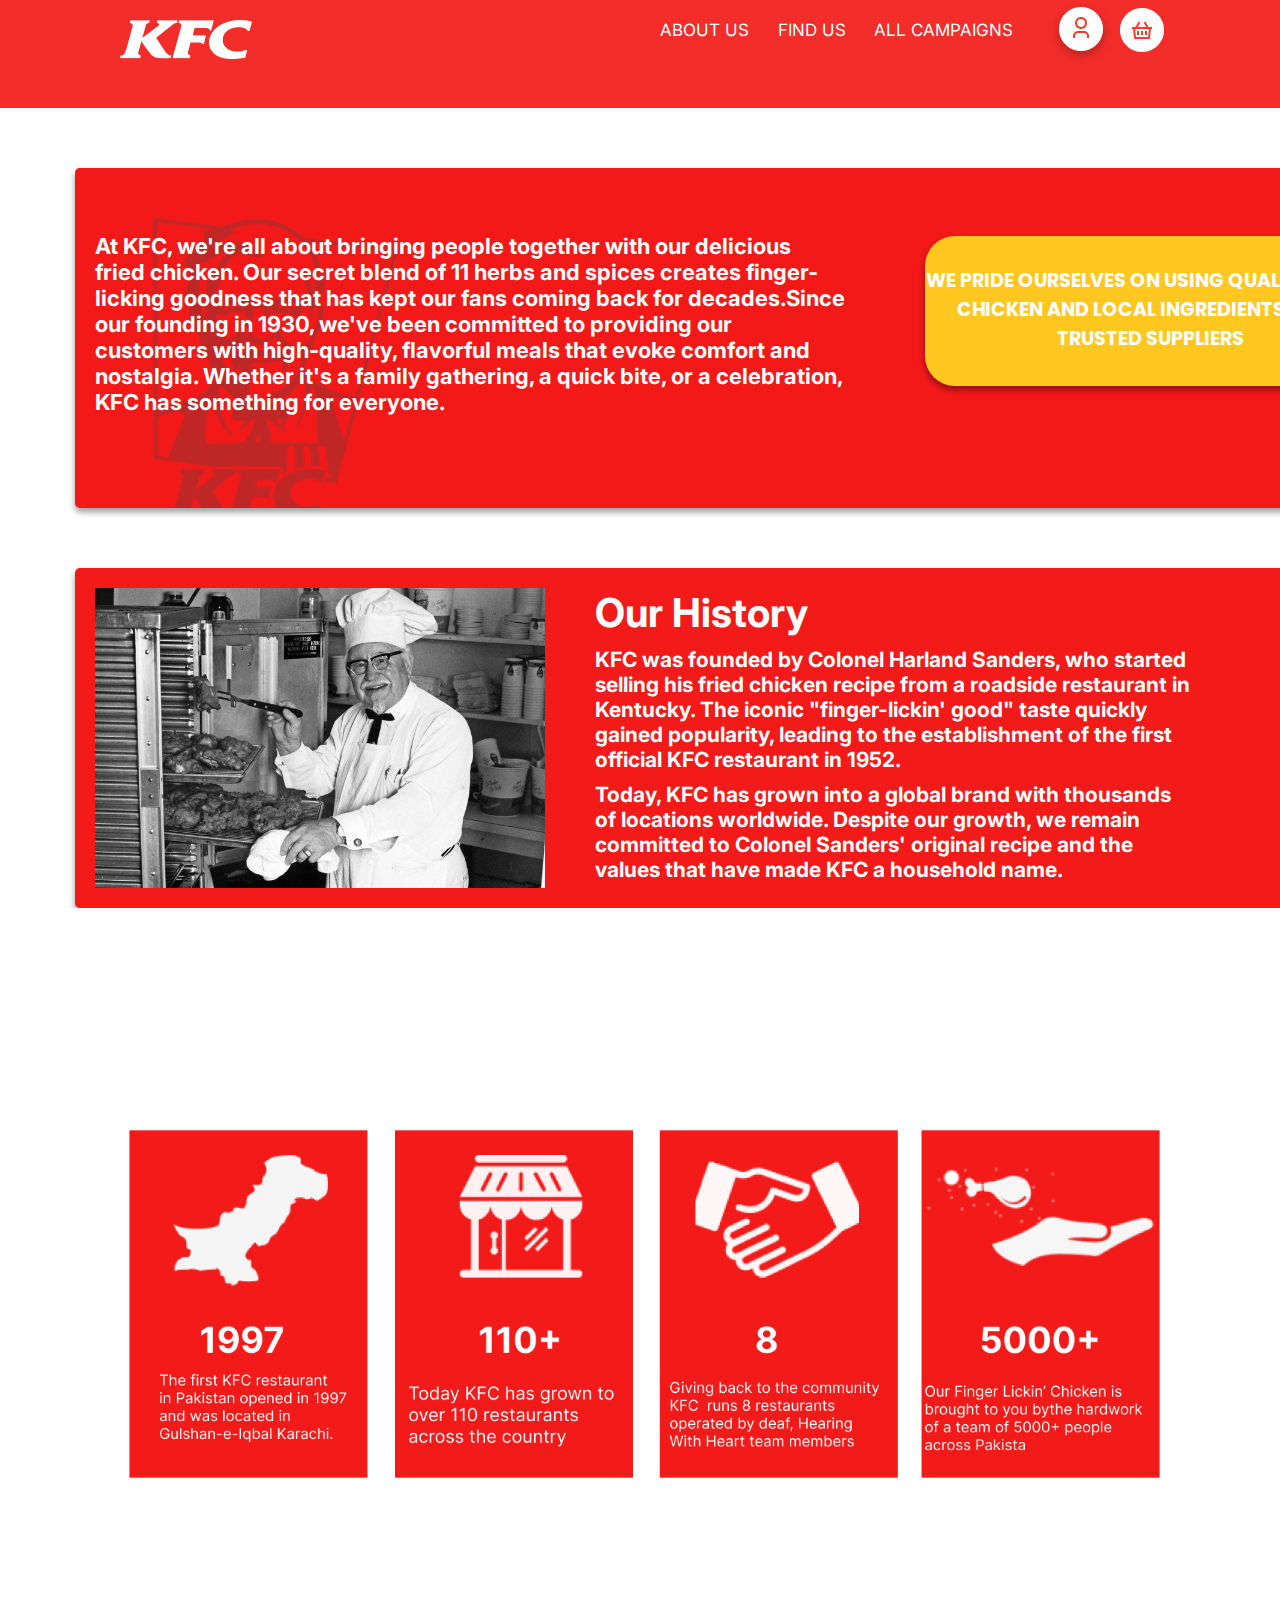
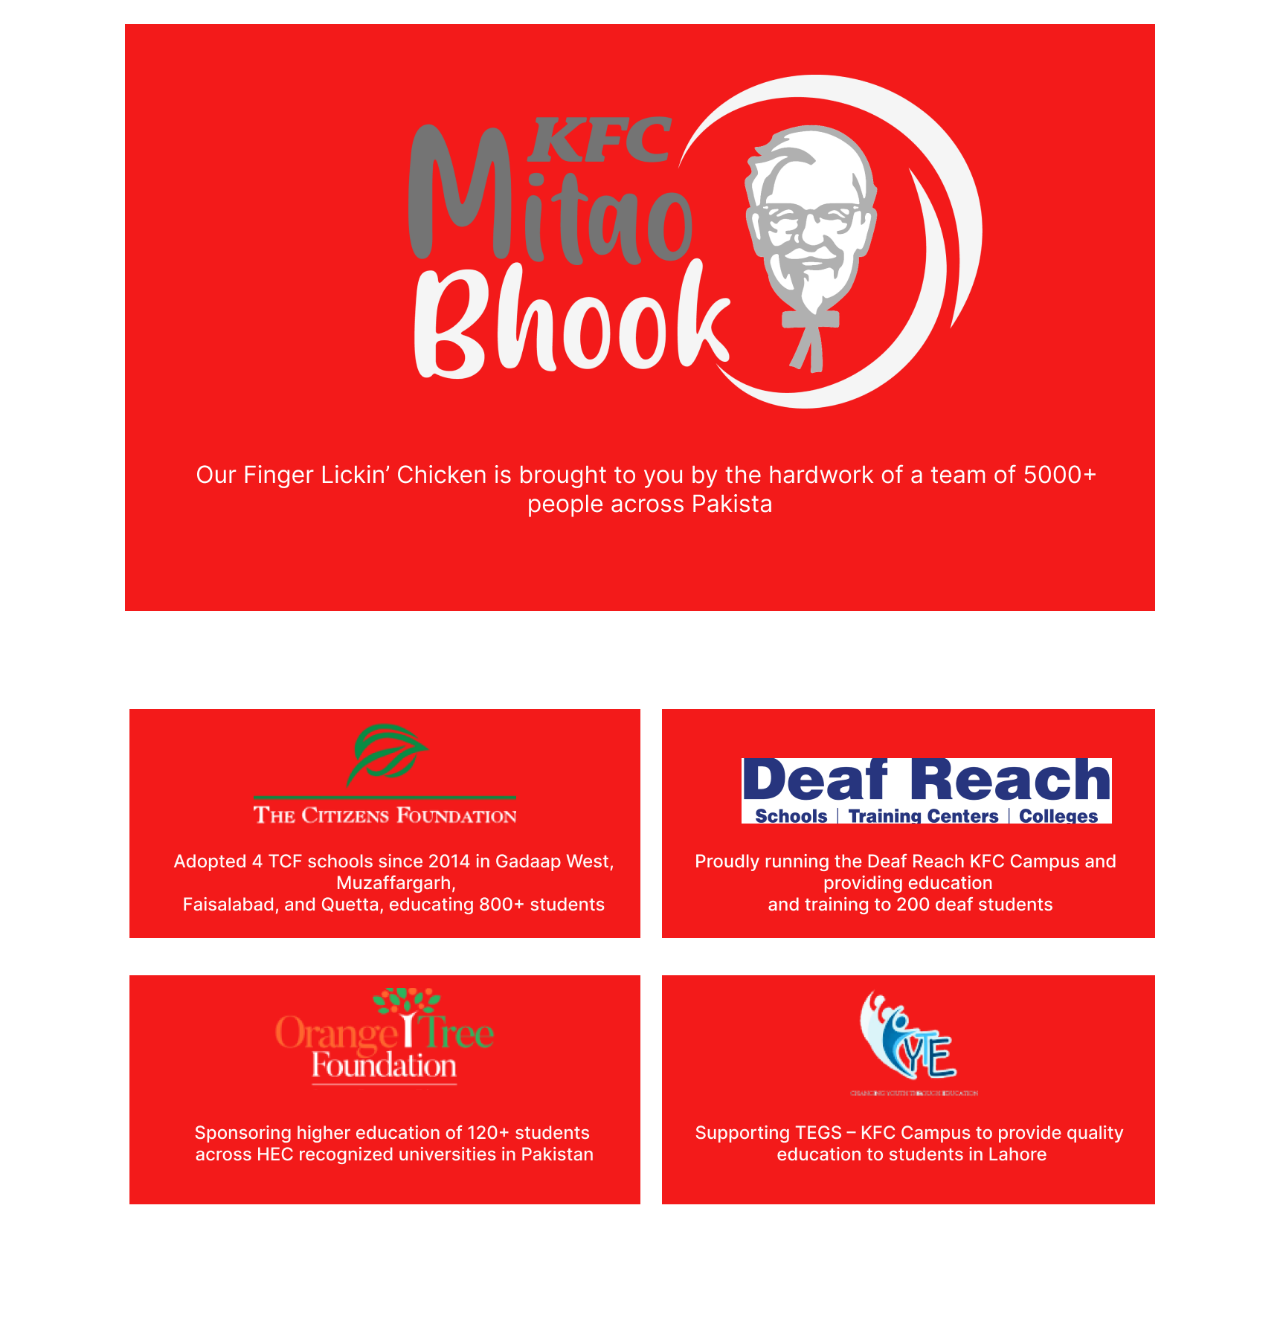
==== aboutus.html @ 252f9224 "progress" ====
<!DOCTYPE html>
<html lang="en">
  <head>
    <meta charset="UTF-8" />
    <meta name="viewport" content="width=device-width, initial-scale=1.0" />
    <link rel="stylesheet" href="jahangir.css" />
    <title>About Us - KFC</title>
  </head>
  <body>
    
        <div class="navbar">
            <div class="kfc">
                <img src="/Assets/Vector.png" alt="KFC">
            </div>
            <div class="left-items">
              <a href=""><p>ABOUT US</p></a>
              <a href=""><p>FIND US</p></a>
              <a href=""><p>ALL CAMPAIGNS</p></a>
            </div>
            <div class="right-items">
              <div><a href=""><img src="/Assets/akun.png" alt="Profile"></a></div>
              <div class="nav1"><a href=""><img src="/Assets/Group 2.png" alt="Cart"></a></div>
            </div>
          </div>
        </div>
      <div class="about-section">
        <p>
          At KFC, we're all about bringing people together with our delicious
          fried chicken. Our secret blend of 11 herbs and spices creates
          finger-licking goodness that has kept our fans coming back for
          decades.Since our founding in 1930, we've been committed to providing
          our customers with high-quality, flavorful meals that evoke comfort
          and nostalgia. Whether it's a family gathering, a quick bite, or a
          celebration, KFC has something for everyone.
        </p>

        <div class="red">
          <p>
            WE PRIDE OURSELVES ON USING QUALITY HALAL CHICKEN AND LOCAL
            INGREDIENTS FROM TRUSTED SUPPLIERS
          </p>
        </div>
      </div>
      <div class="history-section">
        <img src="Assets/colonel.jpg" alt="" />
        <div class="head">
          <h1>Our History</h1>
        
        <p>
          KFC was founded by Colonel Harland Sanders, who started selling his
          fried chicken recipe from a roadside restaurant in Kentucky. The
          iconic "finger-lickin' good" taste quickly gained popularity, leading
          to the establishment of the first official KFC restaurant in 1952.
        </p>
        <p>
          Today, KFC has grown into a global brand with thousands of locations
          worldwide. Despite our growth, we remain committed to Colonel Sanders'
          original recipe and the values that have made KFC a household name.
        </p></div>
      </div>
    </div>
    <div class="strip">
      <img class="strip" src="Assets/Group_270.png" alt="">
    </div>
    
  </body>
</html>
---- jahangir.css ----
@import url('https://fonts.googleapis.com/css2?family=Inter:wght@300&family=Poppins:wght@200&display=swap');

html, body {
    margin: 0;
    padding: 0;
}
*{
    padding: 0%;
    margin: 0%;
}
body {
    background-color: white;
    font-family: inter;
    color: #333;
}

main {
    padding: 20px;
}

.about-section {
    margin-left: 75px;
    width: 1300px;
    box-shadow: 0px 4px 6px rgba(0, 0, 0, 0.4);
    border-radius: 40px;
    background-image: url(Assets/kfclogo.png);
    background-size: 30%, cover;
    background-blend-mode:overlay;
    background-repeat: no-repeat; 
    background-color: rgba(240, 14, 14, 0.692);
    margin-top: 60px;
    display: flex;
    padding: 20px;
    border-radius: 5px;
    height: 300px;
    position: relative;
}

.about-section::before {
    content: '';
    background-color: rgba(245, 0, 0, 0.8);
    position: absolute;
    top: 0;
    left: 0;
    width: 100%;
    height: 100%;
    border-radius: 5px;
    z-index: -1; 
}

.about-section p {
    font-weight: bolder;
    margin-top: 45px;
    width: 750px;
    font-size: 22px;
    color: white;
}

.red {
    box-shadow: 0px 4px 6px rgba(0, 0, 0, 0.4);
    margin-top: 48px;
    margin-left: 80px;
    width: 450px;
    height: 150px;
    background-color:#FFC71F;
    float: right;
    border-radius: 30px;
}

.red p {
    font-weight: bolder;
    margin-top: 30px;
    font-size: 19px;
    font-family: poppins;
    width: 450px;
    color: white;
    text-align: center;
}
.history-section {
    margin-left: 75px;
    width: 1300px;
    box-shadow: 0px 4px 6px rgba(0, 0, 0, 0.4);
    display: flex;
    margin-top: 60px;
    padding: 20px;
    border-radius: 5px;
    height: 300px;
    
    background-color: #f31a1a;
}
.head{
    color: #f31a1a;
    flex-direction: column;
    height: 100px;
    display: flex;
    text-align: center;
    width: 600px;
}
.head h1 {
    color: white;
    margin-left: -288px; 
    font-size: 40px; 
    margin-top: 0; 
}
.head p {
    width:600px;
    text-align: left;
    margin-left: 50px;
    font-size: 21px;
    margin-top: 10px;
    font-weight: bolder;
    color: white;
}

.strip img{
    width: 100%;
    height: 100%;
}


/* NavBar */
.navbar{
    background-color: #F22D2A;
    display: flex;
    height: 12vh;
}
.navbar a{
    text-decoration: none;
    color: white;
}
.kfc{
    /* border: 1px solid black; */
    margin-left: 120px;
    margin-top: 20px;
    width: 40%;
}
.left-items{
    display: flex;
    /* border: 1px solid black; */
    margin-top: 20px;
    width: 32%;
    font-size: 17px;
    justify-content: space-evenly;
}
.right-items{
    display: flex;
    /* border: 1px solid black; */
    
    width: 10%;
    justify-content: space-evenly;
}
.nav1{
    margin-top: 8px;
}
/* End of Navbar */
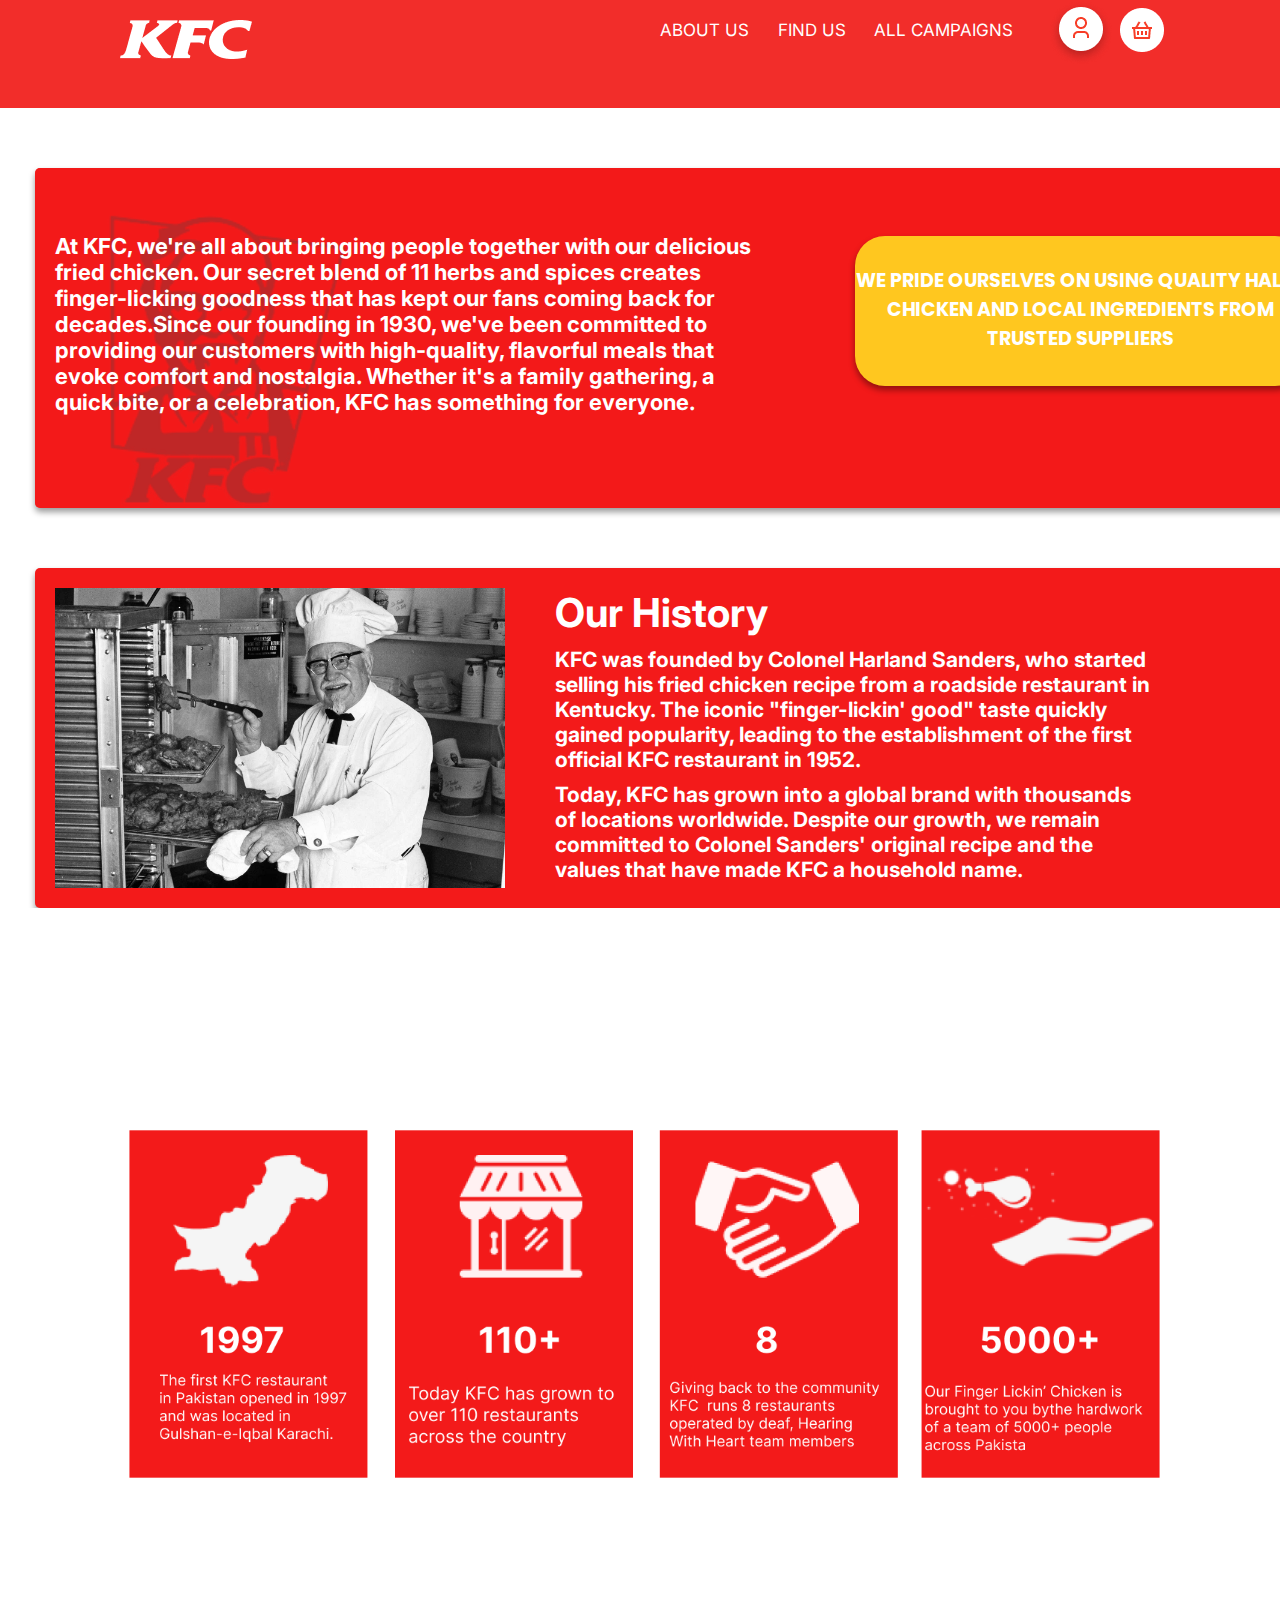
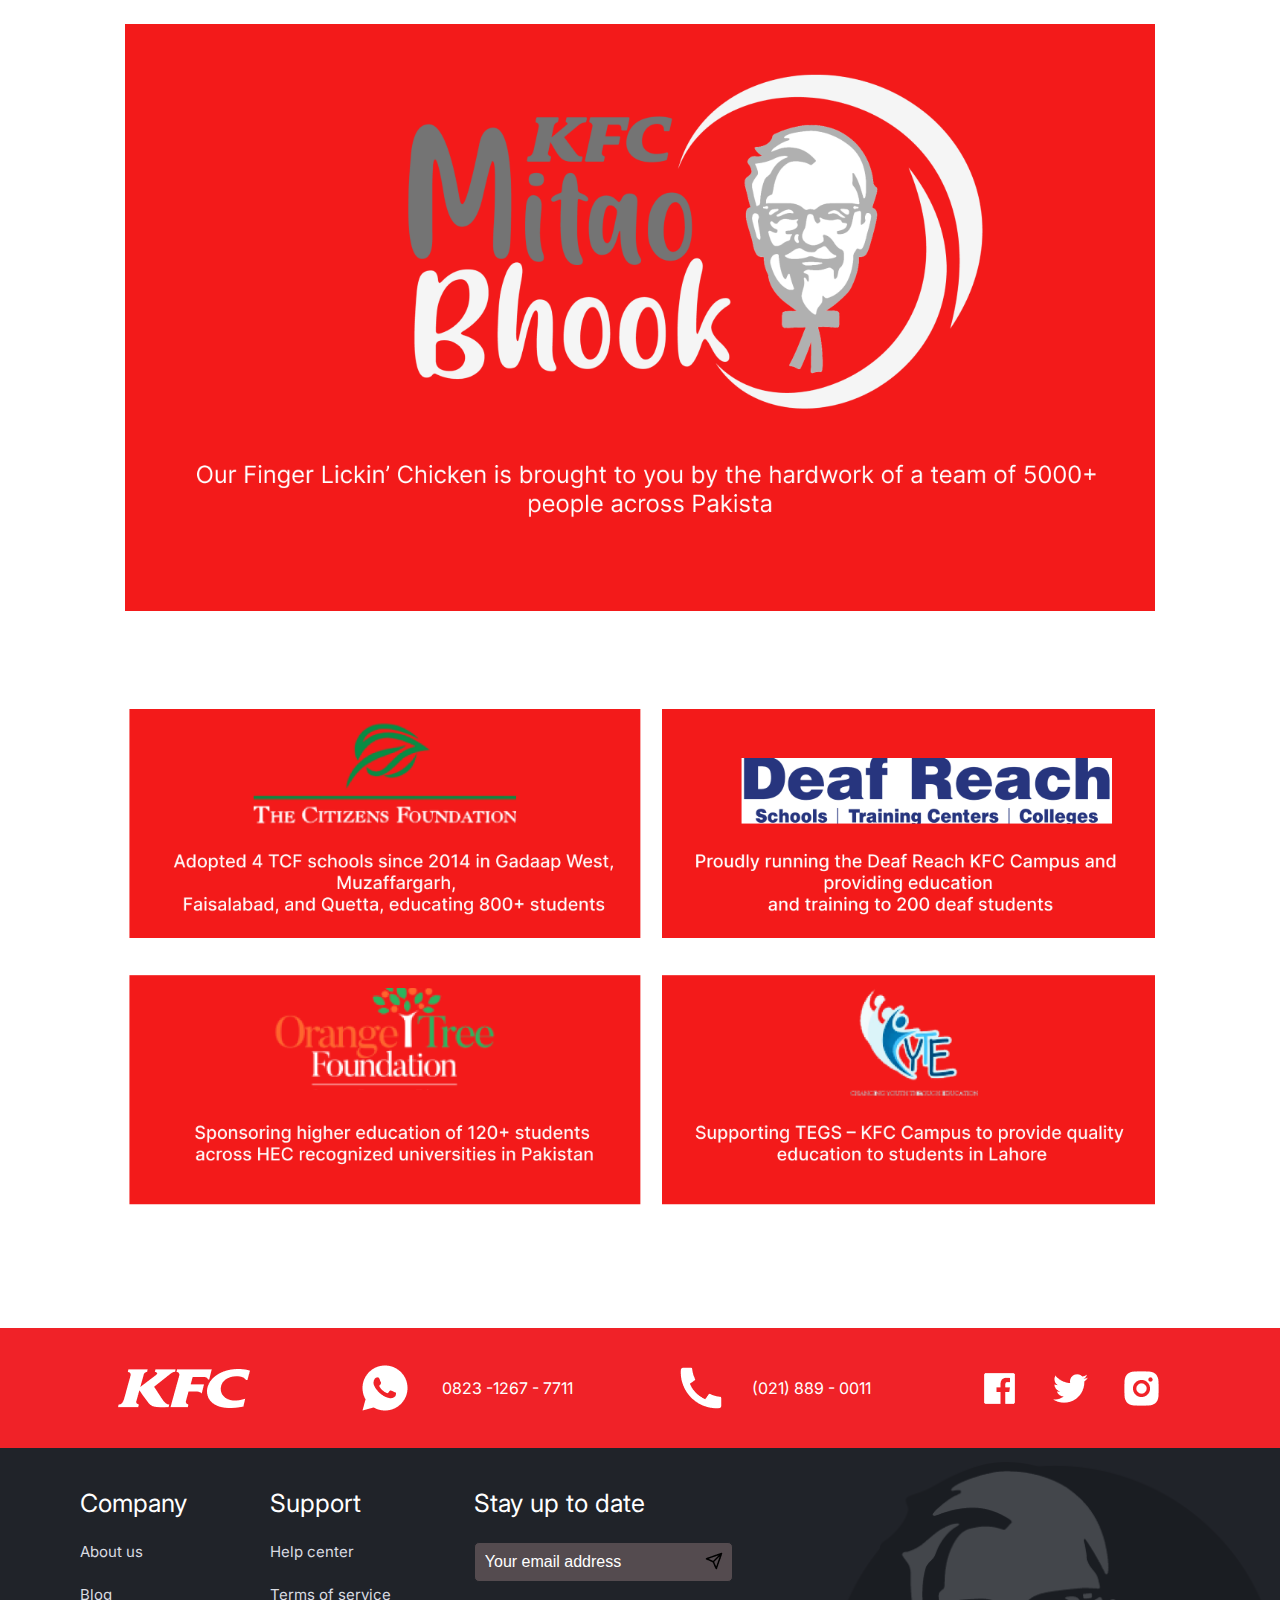
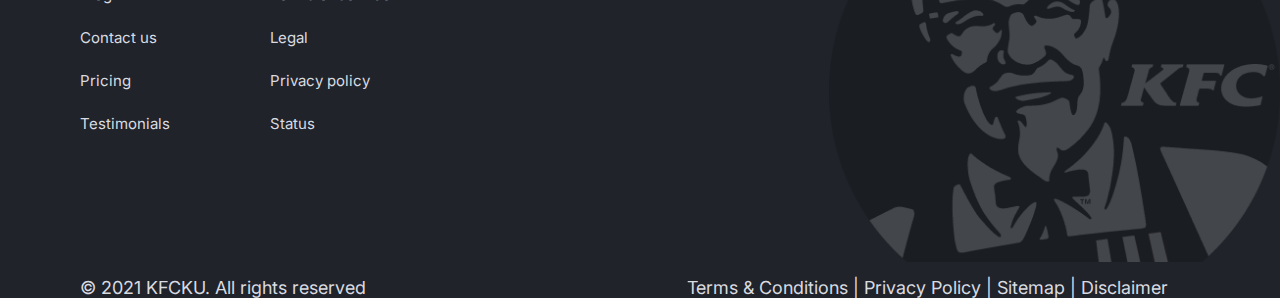
==== commit 3da62ecf: "final" ====
--- a/aboutus.html
+++ b/aboutus.html
@@ -62,6 +62,71 @@
     <div class="strip">
       <img class="strip" src="Assets/Group_270.png" alt="">
     </div>
-    
+    <div class="footernav">
+      <div class="fobj">
+        <div class="fn">
+          <img src="/Assets/Vector.png" alt="kfc" />
+        </div>
+        <div class="fn">
+          <img src="/Assets/Frame.png" alt="whatsapp" />
+          <p>0823 -1267 - 7711</p>
+        </div>
+        <div class="fn">
+          <img src="/Assets/Vector (1).png" alt="phone" />
+          <p>(021) 889 - 0011</p>
+        </div>
+        <div class="fn">
+          <img src="/Assets/Frame (1).png" alt="facebook" />
+          <img src="/Assets/Frame (2).png" alt="twitter" />
+          <img src="/Assets/Frame (3).png" alt="instagram" />
+        </div>
+      </div>
+    </div>
+    <div class="footer">
+      <div class="footermain">
+        <div class="fcont">
+          <div class="pfont">
+            <p>Company</p>
+          </div>
+          <p>About us</p>
+          <p>Blog</p>
+          <p>Contact us</p>
+          <p>Pricing</p>
+          <p>Testimonials</p>
+        </div>
+        <div class="fcont">
+          <div class="pfont">
+            <p>Support</p>
+          </div>
+          <p>Help center</p>
+          <p>Terms of service</p>
+          <p>Legal</p>
+          <p>Privacy policy</p>
+          <p>Status</p>
+        </div>
+        <div class="fcont">
+          <div class="pfont">
+            <p>Stay up to date</p>
+          </div>
+          <form action="">
+            <div class="footer-container">
+              <input
+                type="email"
+                class="footer-input"
+                placeholder="Your email address"
+              />
+              <img src="/Assets/button.png" alt="Submit" class="submit-image" />
+            </div>
+          </form>
+        </div>
+      </div>
+      <div class="fkfc">
+        <img src="/Assets/image 32.png" alt="KFC" />
+      </div>
+      <div class="footerend">
+        <p>© 2021 KFCKU. All rights reserved</p>
+        <p>Terms & Conditions | Privacy Policy | Sitemap | Disclaimer</p>
+      </div>
+    </div>
   </body>
 </html>
--- a/jahangir.css
+++ b/jahangir.css
@@ -19,8 +19,8 @@
 }
 
 .about-section {
-    margin-left: 75px;
-    width: 1300px;
+    margin-left: 35px;
+    width: 1250px;
     box-shadow: 0px 4px 6px rgba(0, 0, 0, 0.4);
     border-radius: 40px;
     background-image: url(Assets/kfclogo.png);
@@ -77,8 +77,8 @@
     text-align: center;
 }
 .history-section {
-    margin-left: 75px;
-    width: 1300px;
+    margin-left: 35px;
+    width: 1250px;
     box-shadow: 0px 4px 6px rgba(0, 0, 0, 0.4);
     display: flex;
     margin-top: 60px;
@@ -154,3 +154,107 @@
 }
 /* End of Navbar */
 
+
+/* footernav */
+.footernav{
+    height: 120px;
+    background-color: #f02228;
+}
+.fobj{
+    display: flex;
+    /* border: 1px solid black; */
+    align-items: center;
+    justify-content: space-around;
+    width: 90%;
+    margin: auto;
+
+    height: 120px;
+    color: white;
+}
+.fn{
+    display: flex;
+    align-items: center;
+    gap: 30px;
+}
+
+/* End of footernav */
+
+
+
+
+
+
+/* Footer */
+.footer{
+    background-color: #202329;
+    height: 450px;
+}
+.footermain{
+    position: absolute;
+    display: flex;
+    margin-top: 40px;
+    /* border: 1px solid white; */
+    width: 51%;
+    justify-content: space-between;
+    margin-left: 80px;
+}
+.footermain p{
+    font-size: 15px;
+    color: #D9DBE1;
+}
+.pfont p{
+    font-size: 25px;
+    color: white;
+}
+.footer-container{
+    position: relative;
+}
+.footer-input{
+    padding: 10px;
+    font-size: 16px;
+    background-color: #544b4f;
+    border: 1px solid #202329;
+    border-radius: 5px;
+    padding-right: 40px;
+}
+.submit-image{
+    position: absolute;
+    top: 25%;
+    right: 10px;
+    cursor: pointer;
+}
+.footer-input::placeholder {
+    color: white;
+}
+.fkfc{
+    display: flex;
+    justify-content: end;
+}
+.fkfc img{
+    margin-top: 14px;
+    height: 400px;
+    position: absolute;
+}
+.footerend{
+    display: flex;
+    justify-content: space-between;
+    align-items: end;
+    /* border: 1px solid black; */
+    width: 85%;
+    margin-left: 80px;
+    height: 450px;
+}
+.footerend p{
+    color: #D9DBE1;
+    font-size: 18px;
+}
+.pfont{
+    gap: 24px;
+}
+.fcont{
+    display: flex;
+    flex-direction: column;
+    gap: 24px;
+}
+/* End of Footer */
+
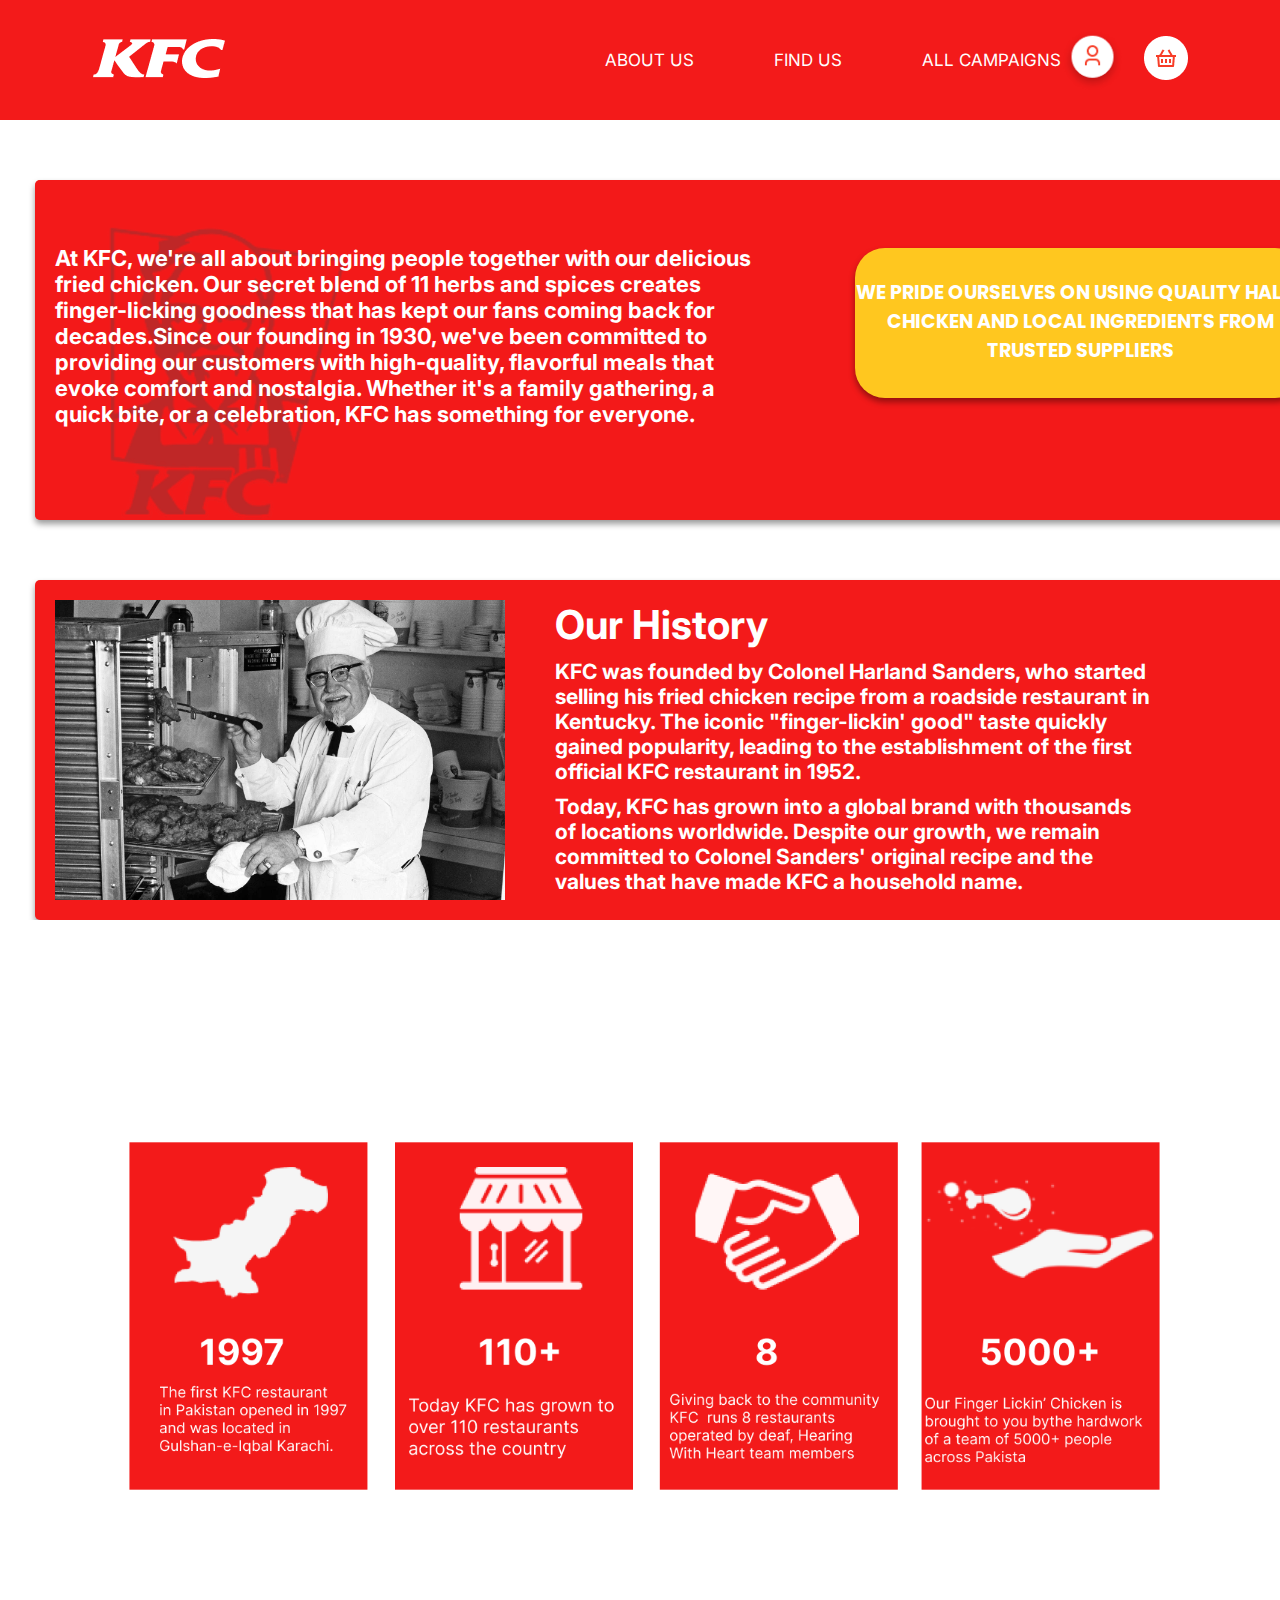
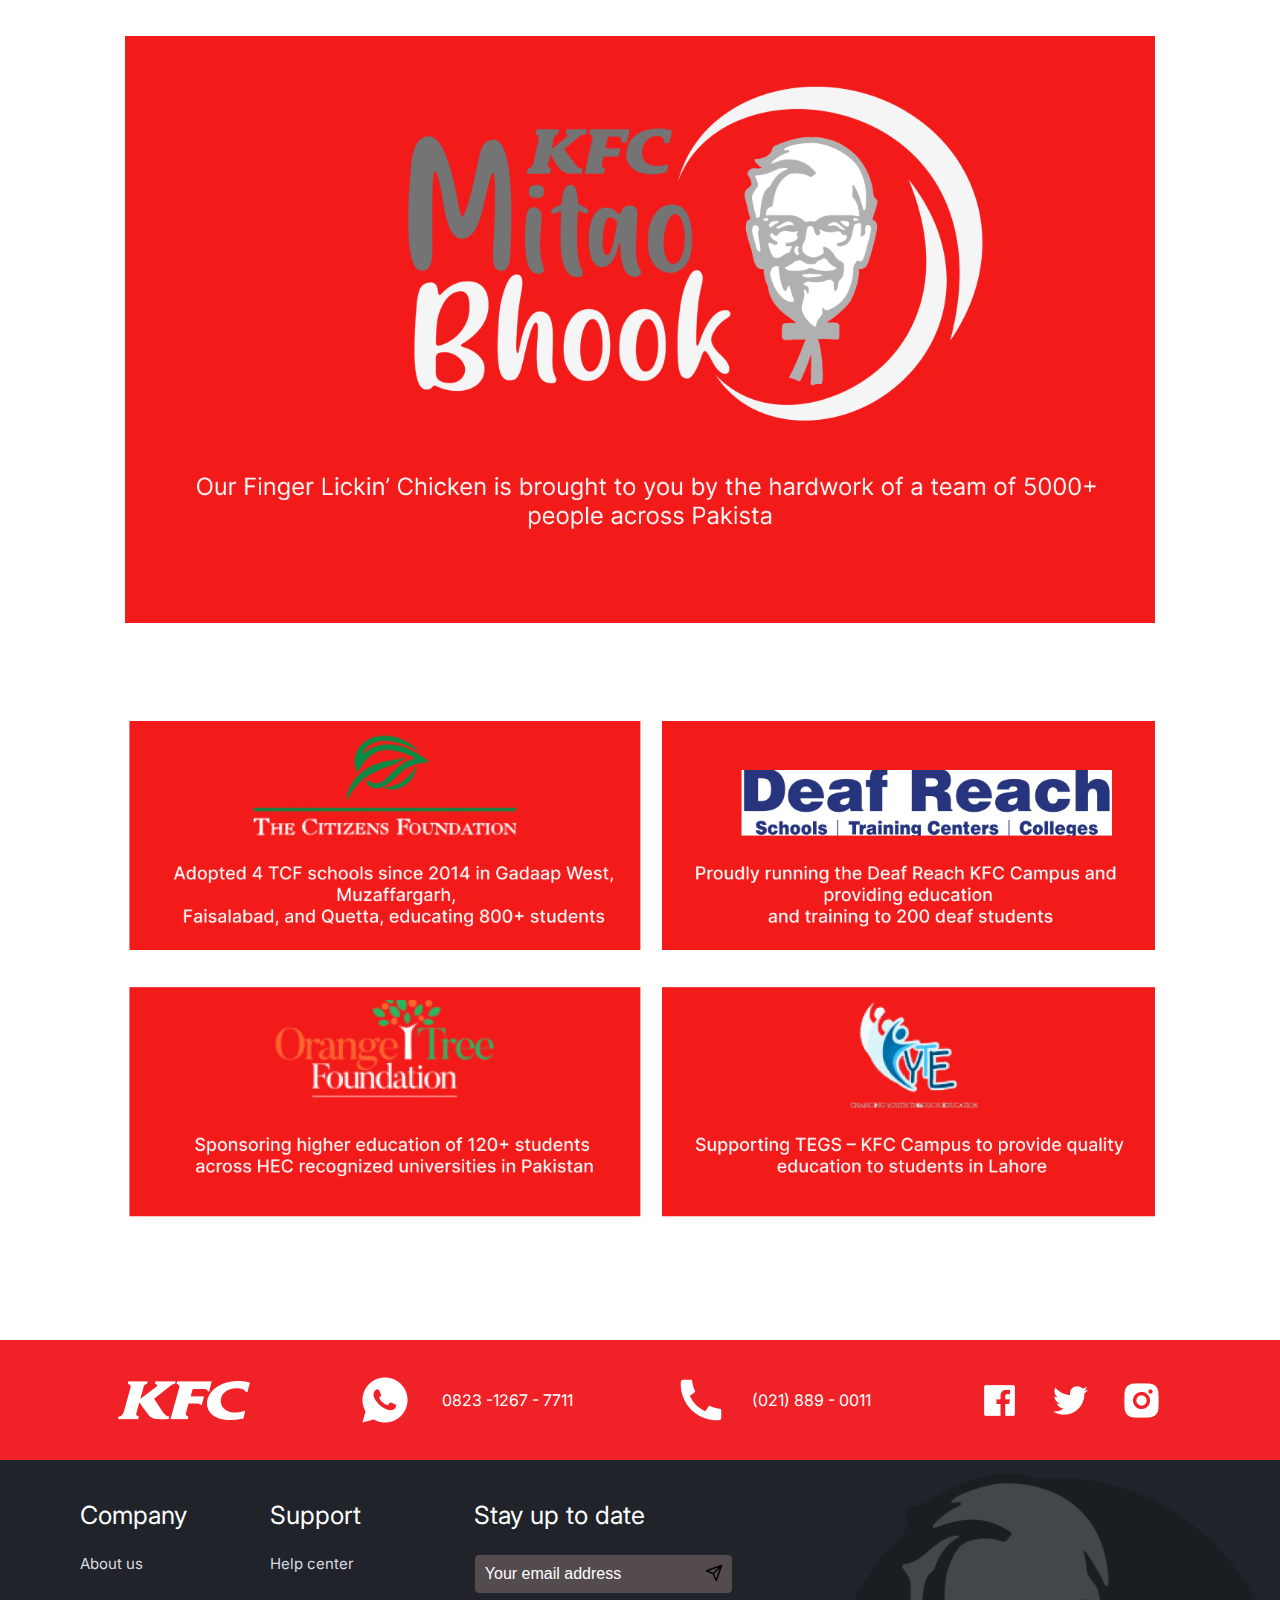
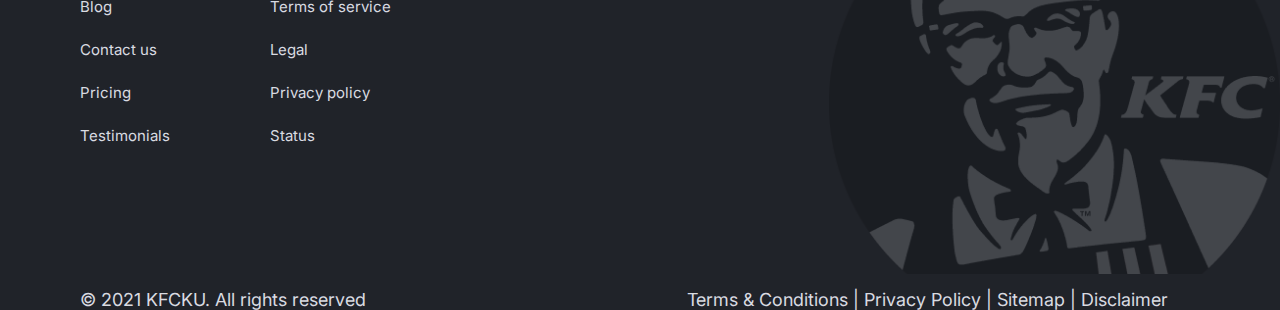
==== commit ce505127: "progress" ====
--- a/aboutus.html
+++ b/aboutus.html
@@ -8,21 +8,27 @@
   </head>
   <body>
     
-        <div class="navbar">
-            <div class="kfc">
-                <img src="/Assets/Vector.png" alt="KFC">
-            </div>
-            <div class="left-items">
-              <a href=""><p>ABOUT US</p></a>
-              <a href=""><p>FIND US</p></a>
-              <a href=""><p>ALL CAMPAIGNS</p></a>
-            </div>
-            <div class="right-items">
-              <div><a href=""><img src="/Assets/akun.png" alt="Profile"></a></div>
-              <div class="nav1"><a href=""><img src="/Assets/Group 2.png" alt="Cart"></a></div>
-            </div>
+    <div>
+      <div class="navbar">
+        <div class="kfc">
+          <a href="index.html"><img src="/Assets/Vector.png" alt="KFC" /></a>
+        </div>
+        <div class="left-items">
+          <a href="aboutus.html"><p>ABOUT US</p></a>
+          <a href="findus.html"><p>FIND US</p></a>
+          <a href="Everydayvalues.html"><p>ALL CAMPAIGNS</p></a>
+        </div class="nav1">
+        <div class="right-items">
+          <div>
+            <a href="" class="rimg1"><img src="/Assets/akun.png" alt="Profile" /></a>
+          </div>
+          <div>
+            <a href=""><img src="/Assets/Group 2.png" alt="Cart" /></a>
           </div>
         </div>
+      </div>
+    </div>
+  </div>
       <div class="about-section">
         <p>
           At KFC, we're all about bringing people together with our delicious
--- a/jahangir.css
+++ b/jahangir.css
@@ -120,9 +120,12 @@
 
 /* NavBar */
 .navbar{
-    background-color: #F22D2A;
-    display: flex;
-    height: 12vh;
+    background-color: #f31a1a;
+    display: flex;
+    height: 120px;
+    align-items: center;
+    justify-content: center;
+
 }
 .navbar a{
     text-decoration: none;
@@ -130,54 +133,33 @@
 }
 .kfc{
     /* border: 1px solid black; */
-    margin-left: 120px;
-    margin-top: 20px;
+
     width: 40%;
 }
 .left-items{
     display: flex;
-    /* border: 1px solid black; */
-    margin-top: 20px;
-    width: 32%;
+    align-items: center;
     font-size: 17px;
+    gap: 80px;
     justify-content: space-evenly;
 }
 .right-items{
     display: flex;
-    /* border: 1px solid black; */
-    
-    width: 10%;
+    gap: 20px;
+    align-items: center;
     justify-content: space-evenly;
 }
+.rimg1 img{
+    width: 63px;
+    margin-top: 4px;
+    height: 63px;
+}
 .nav1{
-    margin-top: 8px;
-}
+
+    margin-top: 10px;
+}
+
 /* End of Navbar */
-
-
-/* footernav */
-.footernav{
-    height: 120px;
-    background-color: #f02228;
-}
-.fobj{
-    display: flex;
-    /* border: 1px solid black; */
-    align-items: center;
-    justify-content: space-around;
-    width: 90%;
-    margin: auto;
-
-    height: 120px;
-    color: white;
-}
-.fn{
-    display: flex;
-    align-items: center;
-    gap: 30px;
-}
-
-/* End of footernav */
 
 
 
@@ -258,3 +240,27 @@
 }
 /* End of Footer */
 
+
+/* footernav */
+.footernav{
+    height: 120px;
+    background-color: #f02228;
+}
+.fobj{
+    display: flex;
+    /* border: 1px solid black; */
+    align-items: center;
+    justify-content: space-around;
+    width: 90%;
+    margin: auto;
+
+    height: 120px;
+    color: white;
+}
+.fn{
+    display: flex;
+    align-items: center;
+    gap: 30px;
+}
+
+/* End of footernav */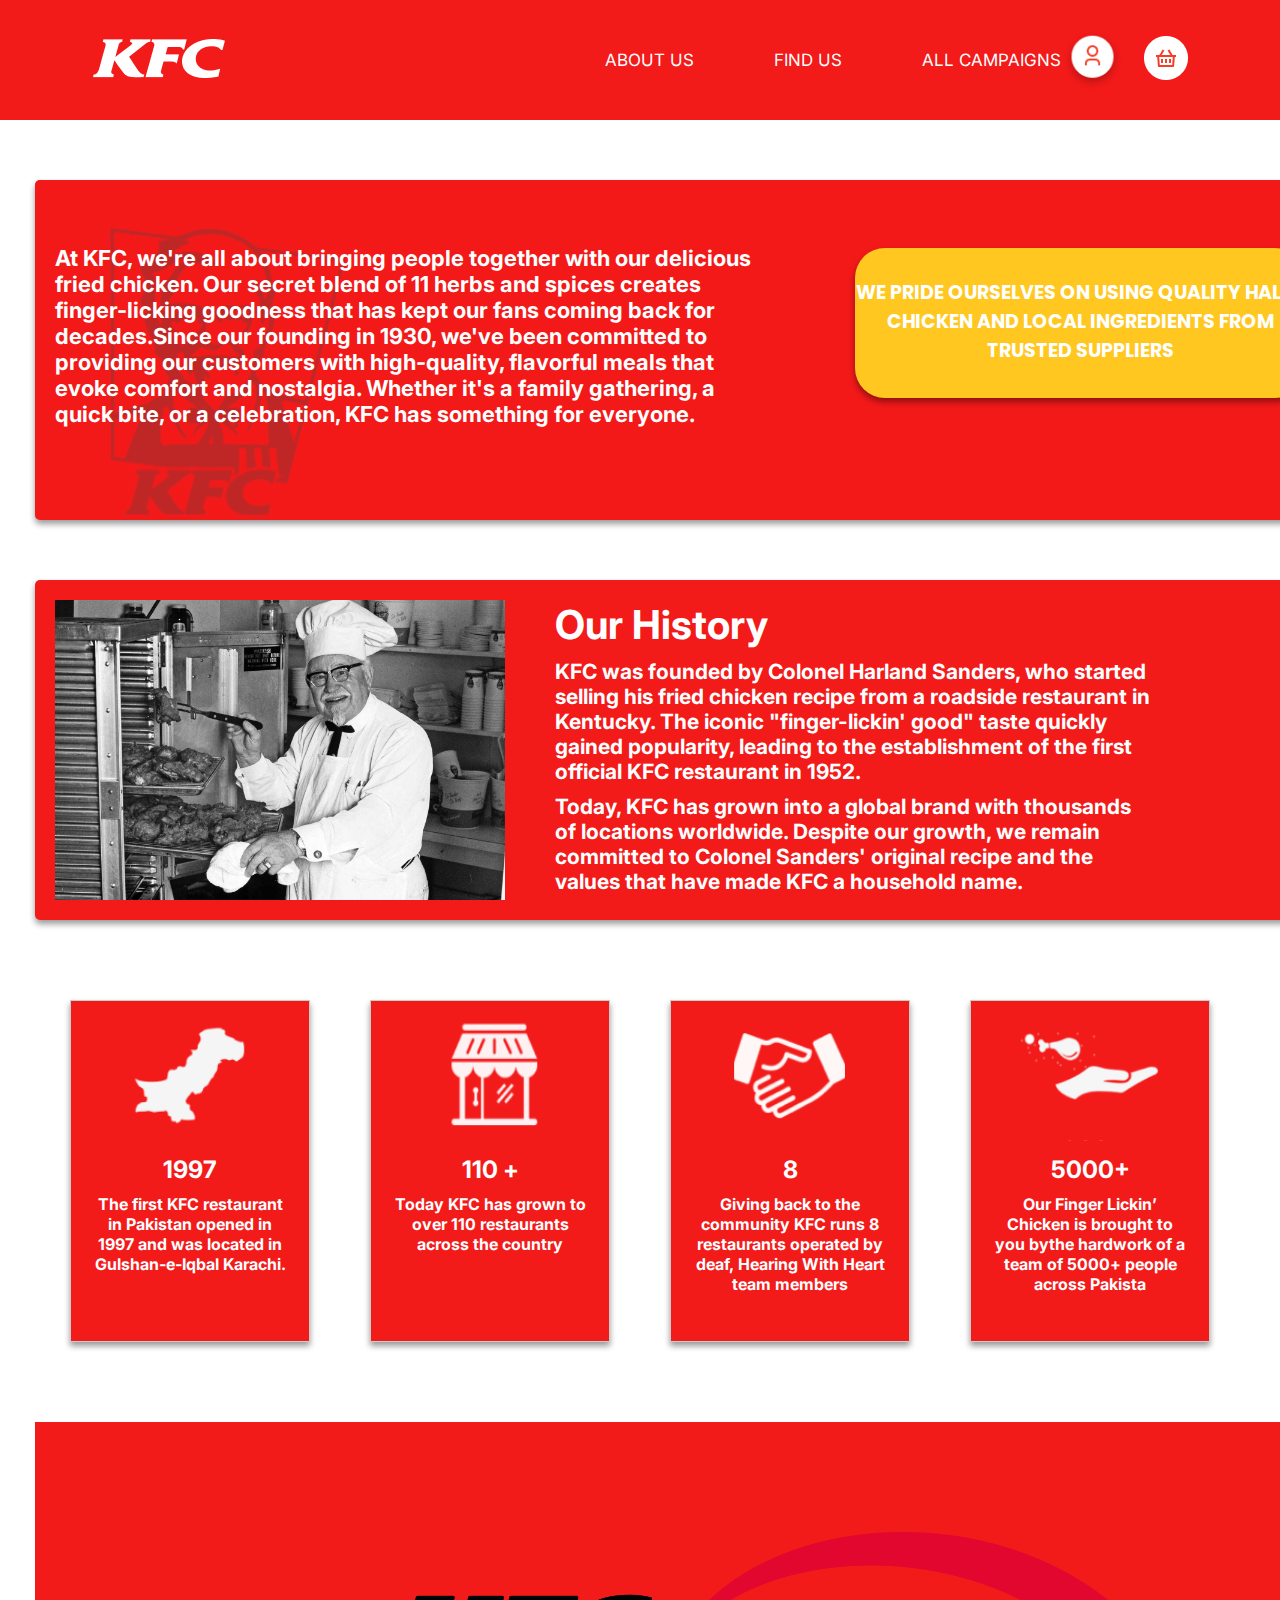
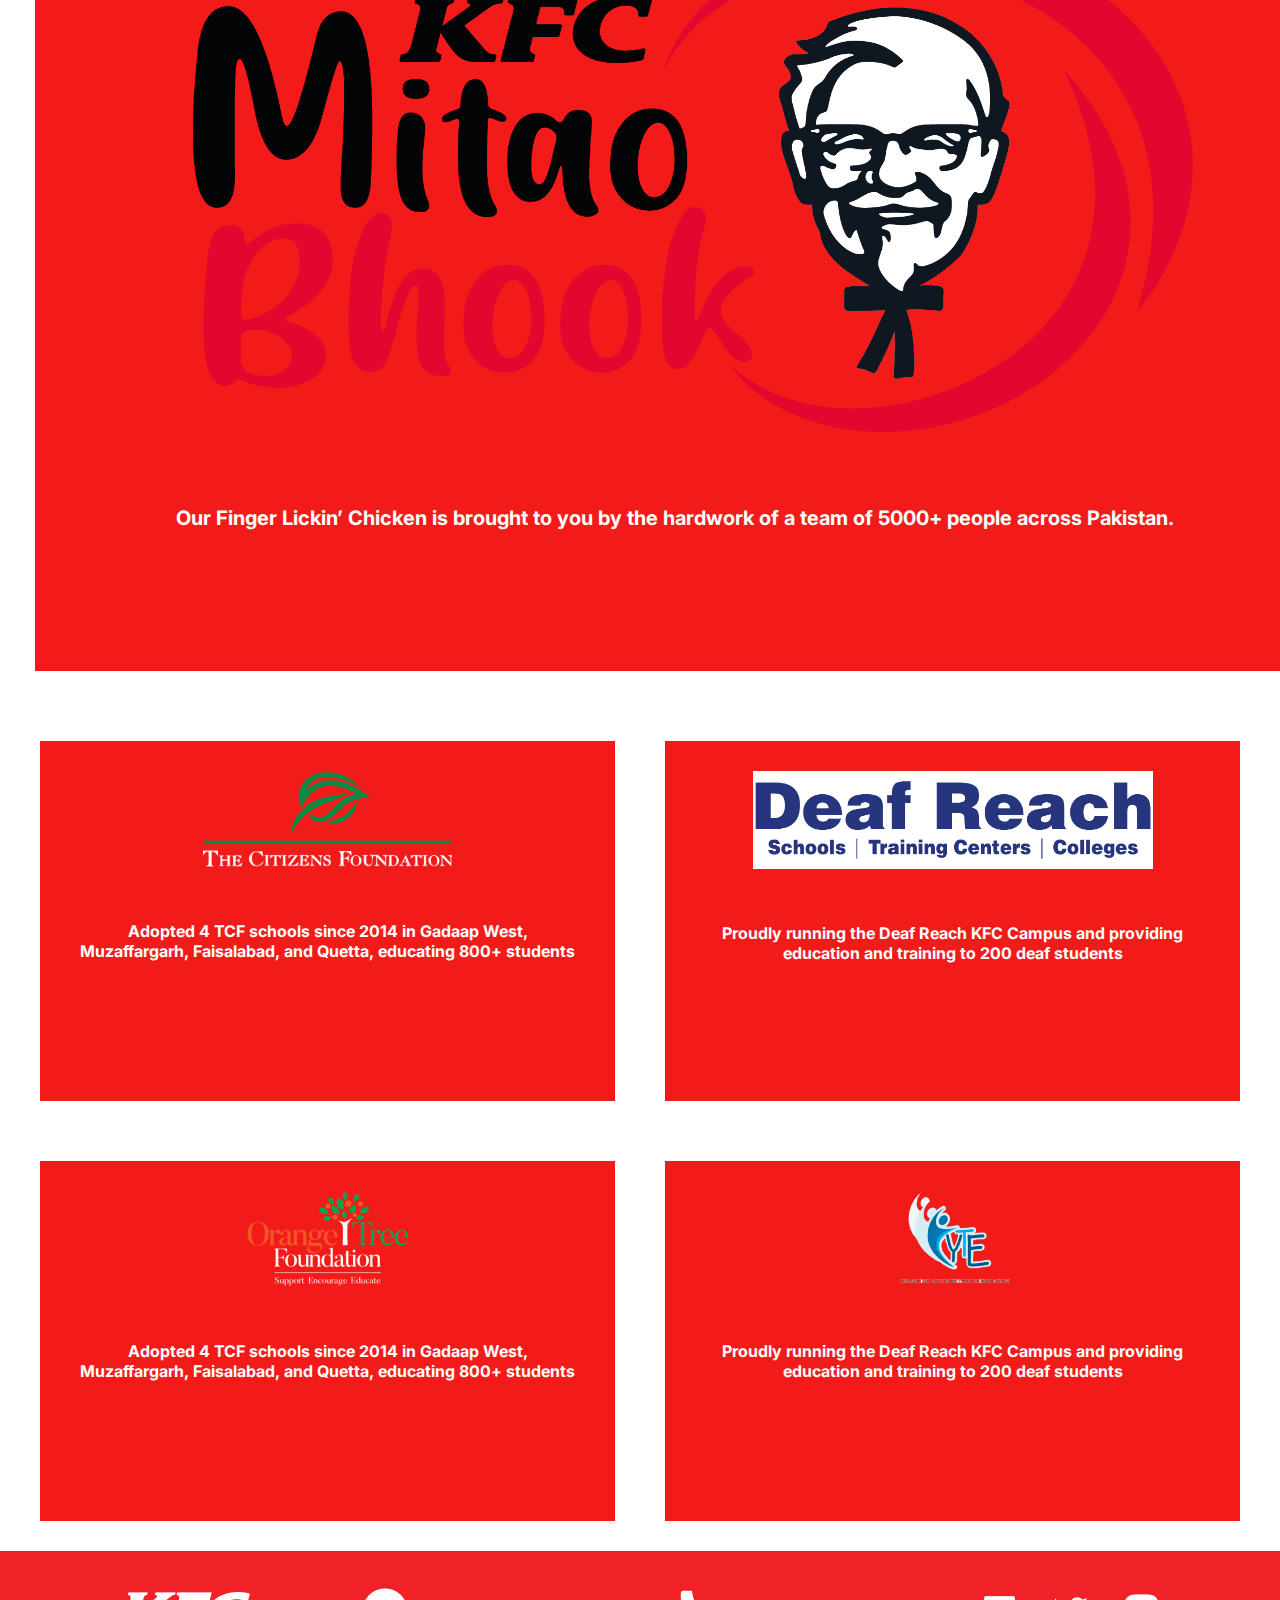
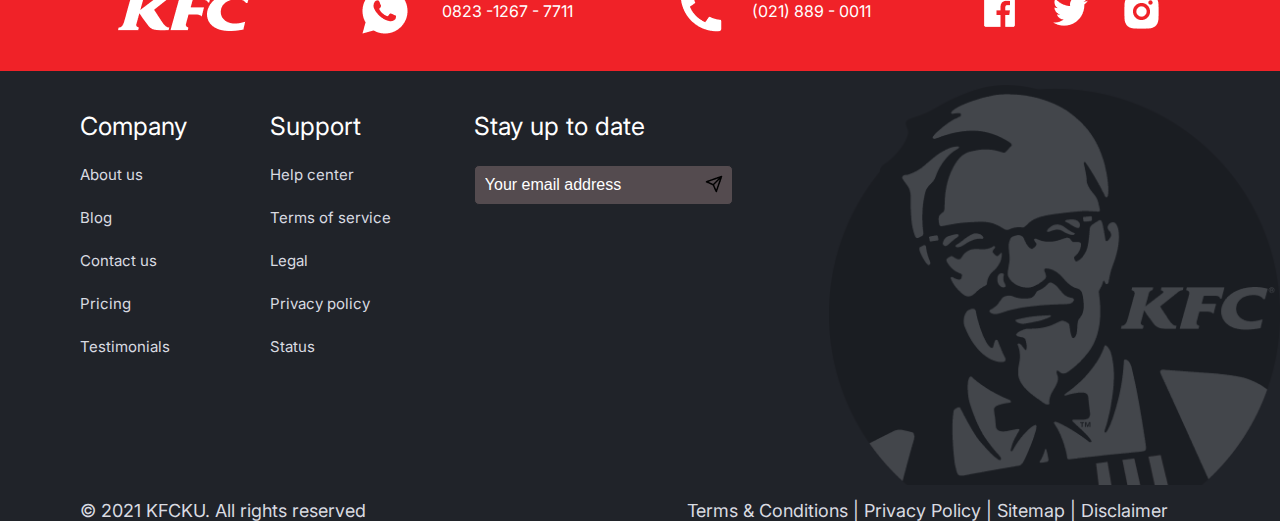
==== commit faf87a14: "progress" ====
--- a/aboutus.html
+++ b/aboutus.html
@@ -65,8 +65,71 @@
         </p></div>
       </div>
     </div>
-    <div class="strip">
-      <img class="strip" src="Assets/Group_270.png" alt="">
+    <div class="container">
+      <div class="box">
+        <img src="Assets/fact1.png" alt="Logo 1" class="logo">
+        <h2>1997</h2>
+        <p>The first KFC restaurant 
+          in Pakistan opened in 1997
+          and was located in 
+          Gulshan-e-Iqbal Karachi.</p>
+    </div>
+    <div class="box">
+        <img src="Assets/fact2.png" alt="Logo 2" class="logo">
+        <h2>110 +</h2>
+        <p>Today KFC has grown to
+          over 110 restaurants
+          across the country</p>
+    </div>
+    <div class="box">
+        <img src="Assets/fact3.png" alt="Logo 3" class="logo">
+        <h2>8</h2>
+        <p>Giving back to the community
+          KFC  runs 8 restaurants
+          operated by deaf, Hearing
+          With Heart team members</p>
+    </div>
+    <div class="box">
+        <img src="Assets/fact4.png" alt="Logo 4" class="logo">
+        <h2>5000+</h2>
+        <p>Our Finger Lickin’ Chicken is
+          brought to you bythe hardwork 
+          of a team of 5000+ people 
+          across Pakista</p>
+    </div>
+    </div>
+    <div class="abpng">
+      <img class="abpng" src="Assets/abpng.png" alt="">
+   <p>Our Finger Lickin’ Chicken is brought to you by the hardwork of a team of 5000+
+    people across Pakistan.</p>
+    </div>
+    <div class="first2">
+      <div class="ft3">
+<img class="ftone" src="Assets/ft1.png" alt="">
+<p>Adopted 4 TCF schools since 2014 in Gadaap West,
+  Muzaffargarh,
+ Faisalabad, and Quetta, educating 800+ students</p>
+      </div>
+<div class="ft2">
+        <img class="fttwo" src="Assets/ft2.jpg" alt="">
+      <p>Proudly running the Deaf Reach KFC Campus and 
+        providing education
+         and training to 200 deaf students</p>
+      </div>
+    </div>
+    <div class="last2">
+      <div class="ft3">
+<img class="ftone" src="Assets/ft3.png" alt="">
+<p>Adopted 4 TCF schools since 2014 in Gadaap West,
+  Muzaffargarh,
+ Faisalabad, and Quetta, educating 800+ students</p>
+      </div>
+<div class="ft4">
+        <img class="ftfour" src="Assets/ft4.png" alt="">
+      <p>Proudly running the Deaf Reach KFC Campus and 
+        providing education
+         and training to 200 deaf students</p>
+      </div>
     </div>
     <div class="footernav">
       <div class="fobj">
--- a/jahangir.css
+++ b/jahangir.css
@@ -112,12 +112,146 @@
     color: white;
 }
 
-.strip img{
-    width: 100%;
-    height: 100%;
-}
-
-
+.container {
+    margin-top: 50px;
+    display: flex;
+    justify-content: space-between;
+    padding: 30px 40px;
+}
+.box {
+    box-shadow: 0px 4px 6px rgba(0, 0, 0, 0.4);
+    color: white;
+    background-color: #f31a1a;
+    width: 23%;
+    padding: 20px;
+    border: 1px solid #ccc;
+    text-align: center;
+    height: 300px;
+    width: 300px;
+    margin-right: 30px;
+    margin-left: 30px;
+    
+}
+.logo {
+    
+    width: 140px; /* Adjust the size as needed */
+    height: 120px; /* Adjust the size as needed */
+    margin: 0 auto;
+}
+.box h2 {
+    font-weight: bolder;
+    margin: 10px 0;
+    font-family: inter;
+}
+.box p{
+    font-weight: bold;
+    font-family: inter;
+}
+.abpng{
+    
+    margin-left: 35px;
+    padding: 30px 40px;
+    background-color: #f31a1a;
+    height: 789px;
+    width: 1200px;
+    margin-bottom: 40px;
+    text-align: center;
+    margin-top: 50px;
+}
+.abpng p{
+    color: white;
+    font-family: inter;
+    font-weight: bold;
+    font-size: 20px;
+}
+.abpng img{
+    
+    width: 1000px;
+    height: 500px;
+}
+.first2{
+    
+    display: flex;
+    flex-direction: row;
+    padding: 30px 40px;
+}
+.ft1{
+    margin-right: 50px;
+    padding: 30px 40px;
+    background-color: #f31a1a;
+    height: 300px;
+    width: 600px;
+    color: white;
+    font-weight: bold;
+    font-family: inter;
+    text-align: center;
+
+}
+.ft1 p{
+    margin-top: 50px;
+}
+.ft2 p{
+    margin-top: 50px;
+}
+.ftone{
+    justify-content: center;
+}
+.fttwo{
+    width: 400px;
+}
+.ft2{
+    padding: 30px 40px;
+    background-color: #f31a1a;
+    height: 300px;
+    width: 600px;
+    color: white;
+    font-weight: bold;
+    font-family: inter;
+    text-align: center;
+}
+
+.last2{
+    
+    display: flex;
+    flex-direction: row;
+    padding: 30px 40px;
+}
+.ft3{
+    margin-right: 50px;
+    padding: 30px 40px;
+    background-color: #f31a1a;
+    height: 300px;
+    width: 600px;
+    color: white;
+    font-weight: bold;
+    font-family: inter;
+    text-align: center;
+
+}
+.ft3 p{
+    margin-top: 50px;
+}
+.ft4 p{
+    margin-top: 50px;
+}
+.ftone{
+    justify-content: center;
+}
+
+.ft4{
+    padding: 30px 40px;
+    background-color: #f31a1a;
+    height: 300px;
+    width: 600px;
+    color: white;
+    font-weight: bold;
+    font-family: inter;
+    text-align: center;
+}
+.ftfour{
+    
+
+}
 /* NavBar */
 .navbar{
     background-color: #f31a1a;
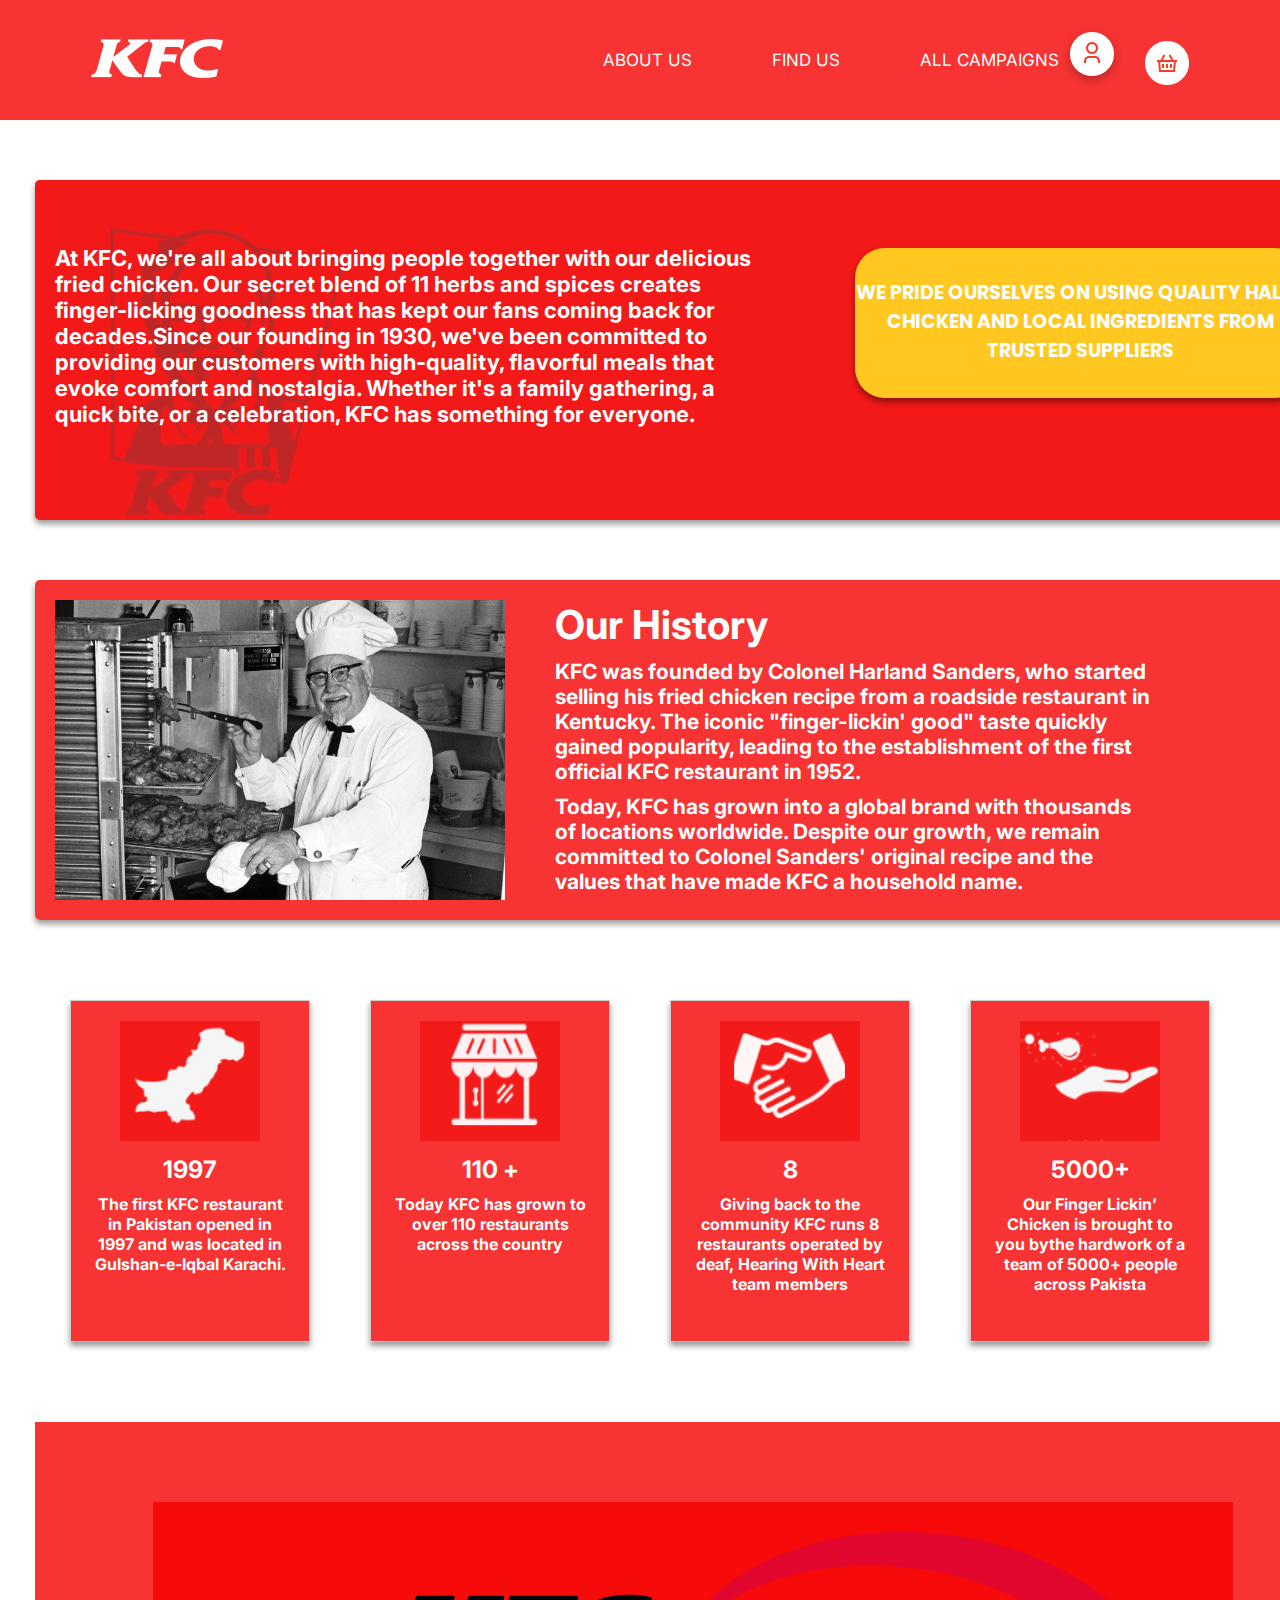
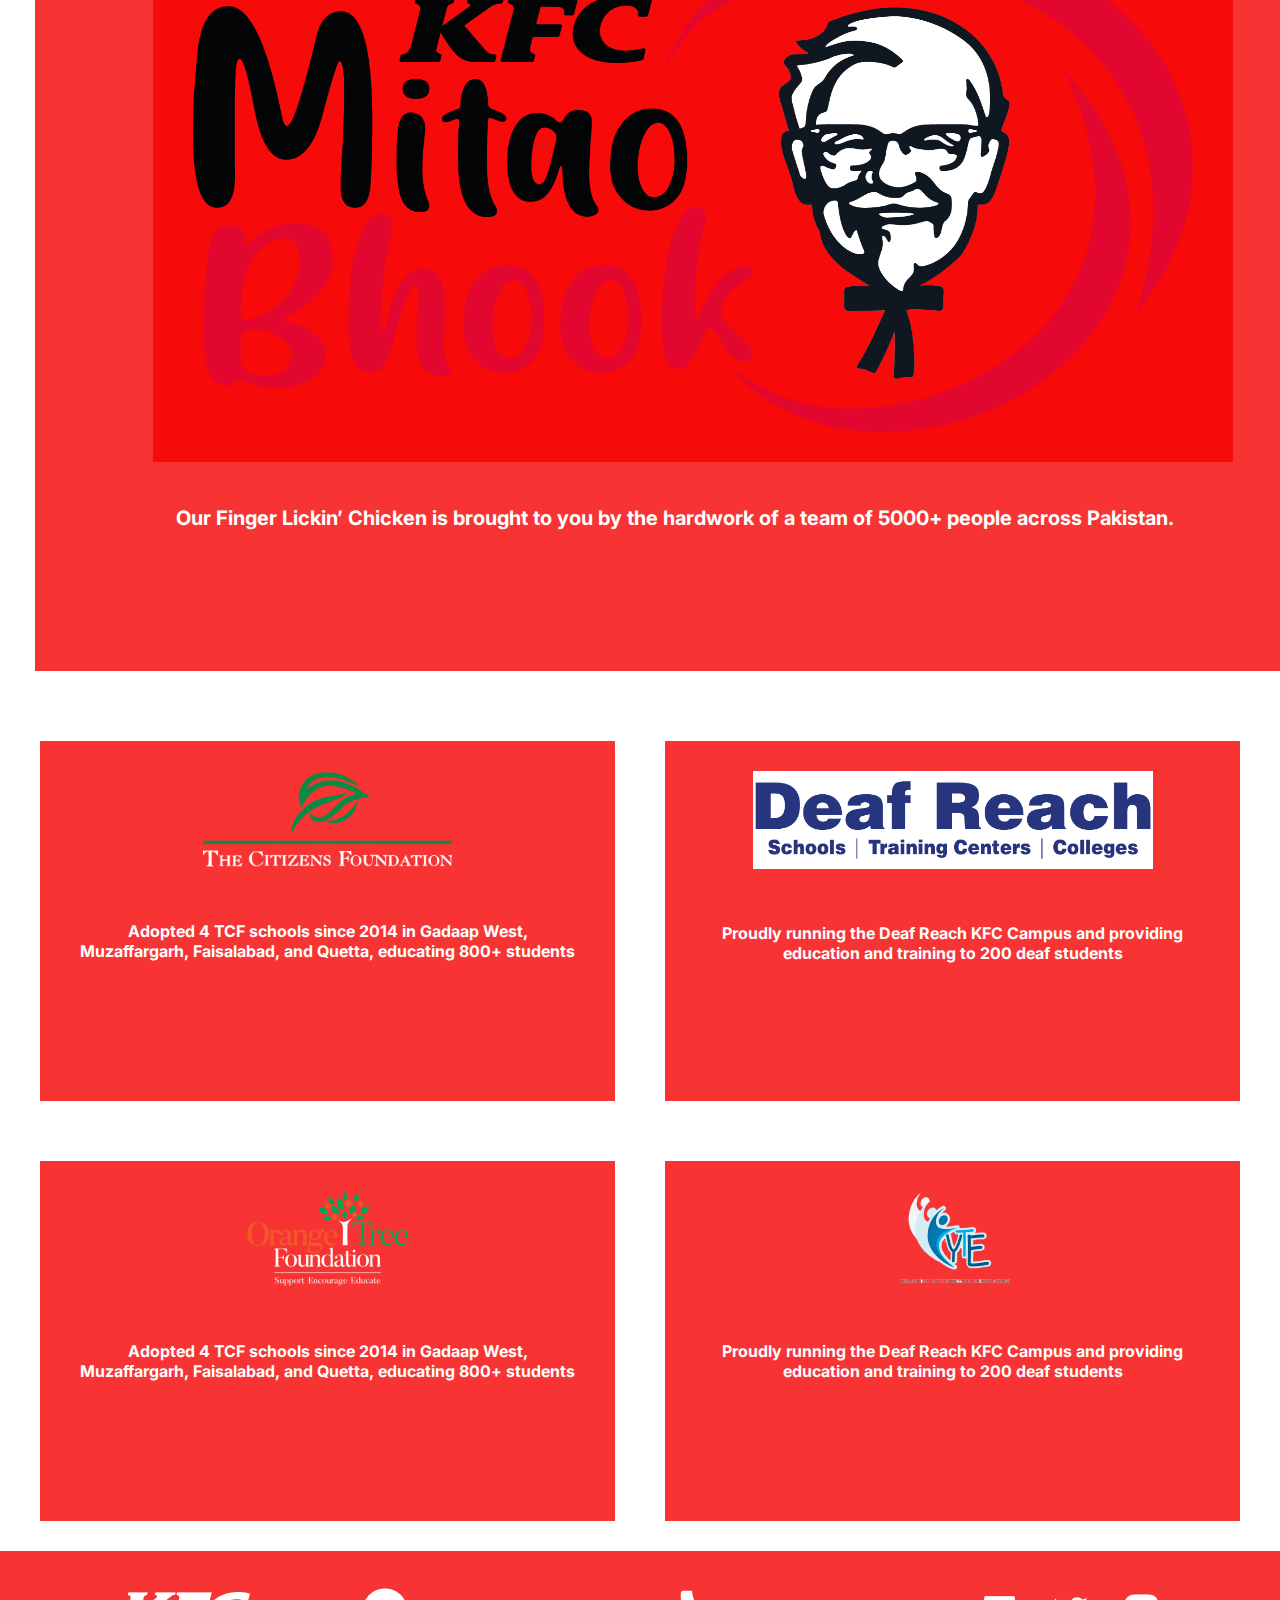
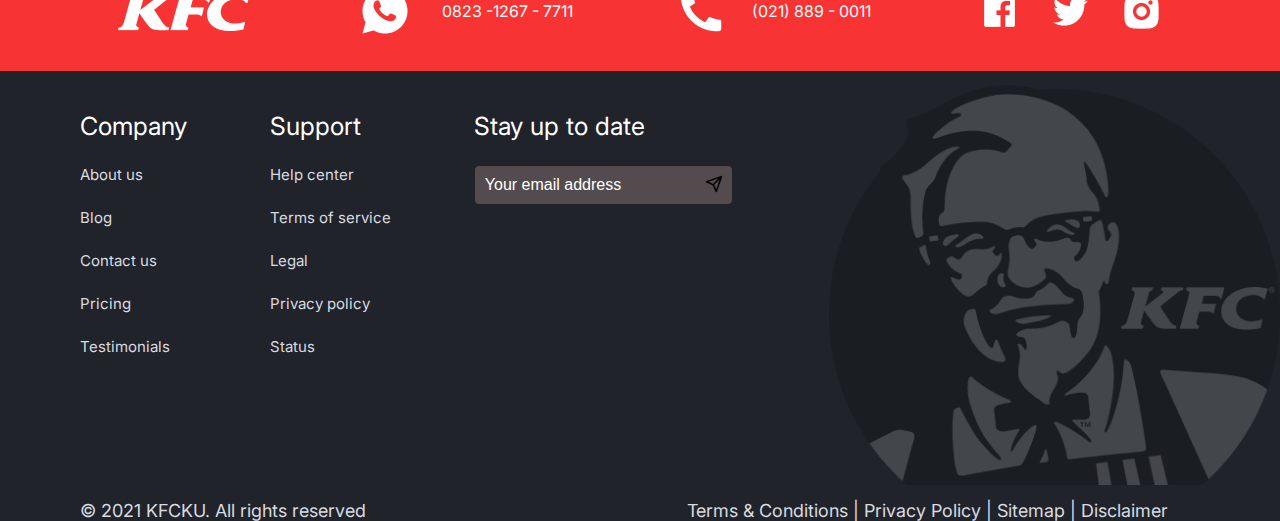
==== commit 7750599e: "color changed" ====
--- a/aboutus.html
+++ b/aboutus.html
@@ -8,27 +8,21 @@
   </head>
   <body>
     
-    <div>
-      <div class="navbar">
-        <div class="kfc">
-          <a href="index.html"><img src="/Assets/Vector.png" alt="KFC" /></a>
-        </div>
-        <div class="left-items">
-          <a href="aboutus.html"><p>ABOUT US</p></a>
-          <a href="findus.html"><p>FIND US</p></a>
-          <a href="Everydayvalues.html"><p>ALL CAMPAIGNS</p></a>
-        </div class="nav1">
-        <div class="right-items">
-          <div>
-            <a href="" class="rimg1"><img src="/Assets/akun.png" alt="Profile" /></a>
-          </div>
-          <div>
-            <a href=""><img src="/Assets/Group 2.png" alt="Cart" /></a>
+        <div class="navbar">
+            <div class="kfc">
+                <a href="index.html"><img src="/Assets/Vector.png" alt="KFC"></a>
+            </div>
+            <div class="left-items">
+              <a href=""><p>ABOUT US</p></a>
+              <a href=""><p>FIND US</p></a>
+              <a href=""><p>ALL CAMPAIGNS</p></a>
+            </div>
+            <div class="right-items">
+              <div><a href=""><img src="/Assets/akun.png" alt="Profile"></a></div>
+              <div class="nav1"><a href=""><img src="/Assets/Group 2.png" alt="Cart"></a></div>
+            </div>
           </div>
         </div>
-      </div>
-    </div>
-  </div>
       <div class="about-section">
         <p>
           At KFC, we're all about bringing people together with our delicious
--- a/jahangir.css
+++ b/jahangir.css
@@ -86,10 +86,10 @@
     border-radius: 5px;
     height: 300px;
     
-    background-color: #f31a1a;
+    background-color: rgba(245, 0, 0, 0.8);
 }
 .head{
-    color: #f31a1a;
+    color: rgba(245, 0, 0, 0.8);
     flex-direction: column;
     height: 100px;
     display: flex;
@@ -121,7 +121,7 @@
 .box {
     box-shadow: 0px 4px 6px rgba(0, 0, 0, 0.4);
     color: white;
-    background-color: #f31a1a;
+    background-color: rgba(245, 0, 0, 0.8);
     width: 23%;
     padding: 20px;
     border: 1px solid #ccc;
@@ -151,7 +151,7 @@
     
     margin-left: 35px;
     padding: 30px 40px;
-    background-color: #f31a1a;
+    background-color: rgba(245, 0, 0, 0.8);
     height: 789px;
     width: 1200px;
     margin-bottom: 40px;
@@ -178,7 +178,7 @@
 .ft1{
     margin-right: 50px;
     padding: 30px 40px;
-    background-color: #f31a1a;
+    background-color: rgba(245, 0, 0, 0.8);
     height: 300px;
     width: 600px;
     color: white;
@@ -201,7 +201,7 @@
 }
 .ft2{
     padding: 30px 40px;
-    background-color: #f31a1a;
+    background-color: rgba(245, 0, 0, 0.8);
     height: 300px;
     width: 600px;
     color: white;
@@ -219,7 +219,7 @@
 .ft3{
     margin-right: 50px;
     padding: 30px 40px;
-    background-color: #f31a1a;
+    background-color: rgba(245, 0, 0, 0.8);
     height: 300px;
     width: 600px;
     color: white;
@@ -240,7 +240,7 @@
 
 .ft4{
     padding: 30px 40px;
-    background-color: #f31a1a;
+    background-color: rgba(245, 0, 0, 0.8);
     height: 300px;
     width: 600px;
     color: white;
@@ -254,7 +254,7 @@
 }
 /* NavBar */
 .navbar{
-    background-color: #f31a1a;
+    background-color:rgba(245, 0, 0, 0.8);
     display: flex;
     height: 120px;
     align-items: center;
@@ -378,7 +378,7 @@
 /* footernav */
 .footernav{
     height: 120px;
-    background-color: #f02228;
+    background-color: rgba(245, 0, 0, 0.8);
 }
 .fobj{
     display: flex;
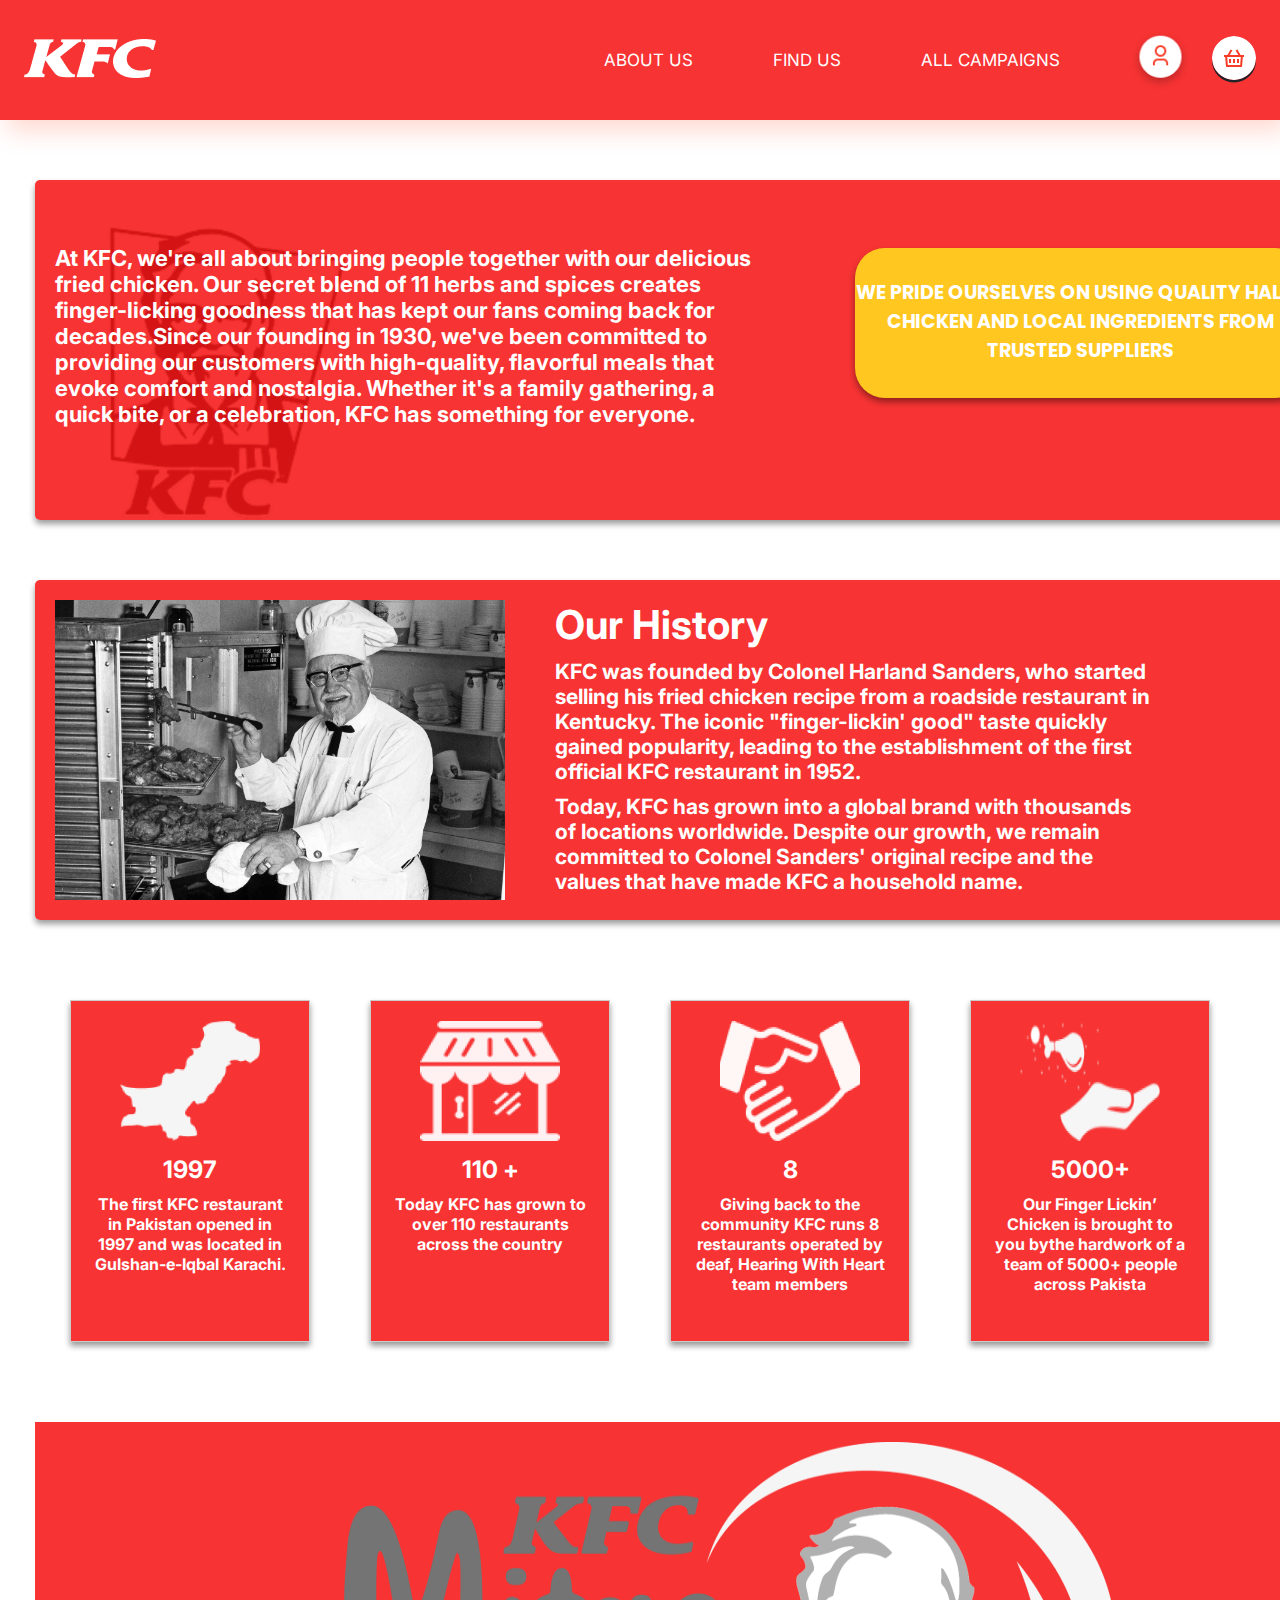
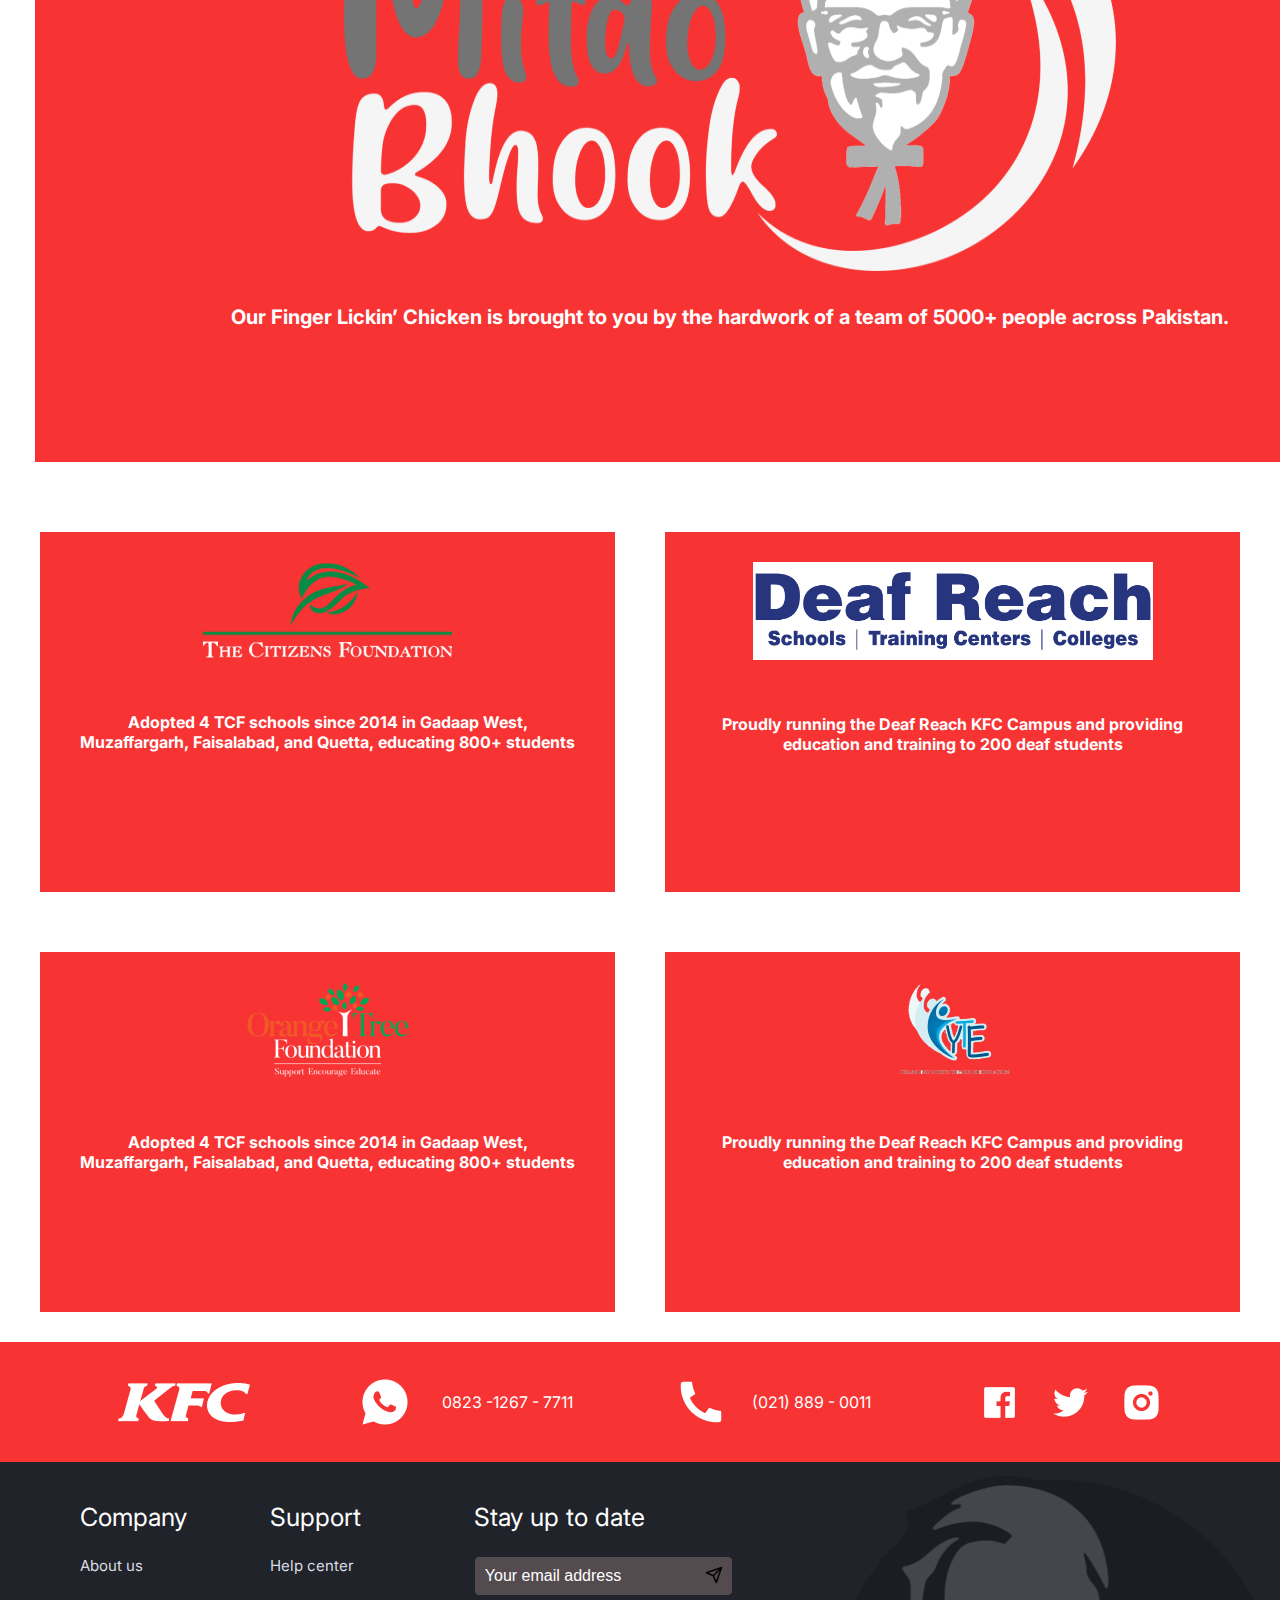
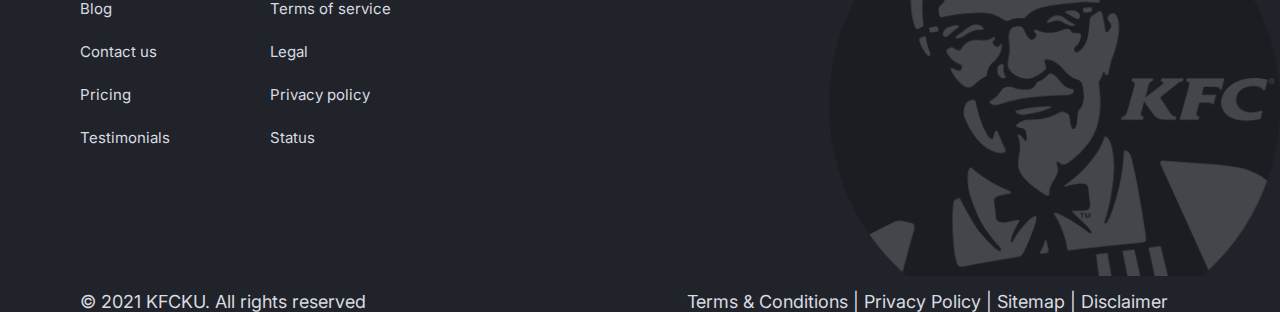
==== commit 6e01f87f: "color" ====
--- a/aboutus.html
+++ b/aboutus.html
@@ -8,21 +8,28 @@
   </head>
   <body>
     
-        <div class="navbar">
-            <div class="kfc">
-                <a href="index.html"><img src="/Assets/Vector.png" alt="KFC"></a>
-            </div>
-            <div class="left-items">
-              <a href=""><p>ABOUT US</p></a>
-              <a href=""><p>FIND US</p></a>
-              <a href=""><p>ALL CAMPAIGNS</p></a>
-            </div>
-            <div class="right-items">
-              <div><a href=""><img src="/Assets/akun.png" alt="Profile"></a></div>
-              <div class="nav1"><a href=""><img src="/Assets/Group 2.png" alt="Cart"></a></div>
-            </div>
-          </div>
-        </div>
+    <div class="navbar">
+      <div class="kfc">
+        <a href="index.html"><img src="/Assets/Vector.png" alt="KFC" /></a>
+      </div>
+      <div class="left-items">
+        <a href="aboutus.html"><p>ABOUT US</p></a>
+        <a href="findus.html"><p>FIND US</p></a>
+        <a href=""><p>ALL CAMPAIGNS</p></a>
+      </div>
+      <div class="right-items">
+        <div>
+          <a href="" class="rimg1"
+            ><img src="/Assets/akun.png" alt="Profile"
+          /></a>
+        </div>
+        <div>
+          <a href=""
+            ><img class="rimg2" src="/Assets/Group 2.png" alt="Cart"
+          /></a>
+        </div>
+      </div>
+    </div>
       <div class="about-section">
         <p>
           At KFC, we're all about bringing people together with our delicious
@@ -93,7 +100,7 @@
     </div>
     </div>
     <div class="abpng">
-      <img class="abpng" src="Assets/abpng.png" alt="">
+      <img class="abpngimg" src="Assets/abpng1.png" alt="">
    <p>Our Finger Lickin’ Chicken is brought to you by the hardwork of a team of 5000+
     people across Pakistan.</p>
     </div>
--- a/jahangir.css
+++ b/jahangir.css
@@ -27,7 +27,7 @@
     background-size: 30%, cover;
     background-blend-mode:overlay;
     background-repeat: no-repeat; 
-    background-color: rgba(240, 14, 14, 0.692);
+    background-color: rgba(245, 0, 0, 0.8);
     margin-top: 60px;
     display: flex;
     padding: 20px;
@@ -38,7 +38,7 @@
 
 .about-section::before {
     content: '';
-    background-color: rgba(245, 0, 0, 0.8);
+    
     position: absolute;
     top: 0;
     left: 0;
@@ -152,22 +152,26 @@
     margin-left: 35px;
     padding: 30px 40px;
     background-color: rgba(245, 0, 0, 0.8);
-    height: 789px;
-    width: 1200px;
+    height: 600px;
+    width: 1310px;
     margin-bottom: 40px;
     text-align: center;
     margin-top: 50px;
+    padding-top: 10px;
+    
 }
 .abpng p{
     color: white;
     font-family: inter;
     font-weight: bold;
     font-size: 20px;
-}
-.abpng img{
-    
-    width: 1000px;
-    height: 500px;
+    padding-top: 30px;
+}
+.abpngimg{
+    
+    width: 772px;
+    height: 429px;
+    padding-top: 10px;
 }
 .first2{
     
@@ -252,13 +256,17 @@
     
 
 }
-/* NavBar */
 .navbar{
-    background-color:rgba(245, 0, 0, 0.8);
+    background-color: rgba(245, 0, 0, 0.8);
+    box-shadow: 7px 10px 24px 0px rgba(255, 71, 31, 0.22);
     display: flex;
     height: 120px;
     align-items: center;
-    justify-content: center;
+    justify-content: space-around;
+    
+    
+    gap: 20px;
+   
 
 }
 .navbar a{
@@ -286,14 +294,17 @@
 .rimg1 img{
     width: 63px;
     margin-top: 4px;
+    
     height: 63px;
 }
 .nav1{
 
     margin-top: 10px;
 }
-
-/* End of Navbar */
+.rimg2{
+    border-radius: 100%;
+    box-shadow: 0px 2.5px 0.5px  #202329;
+}
 
 
 
